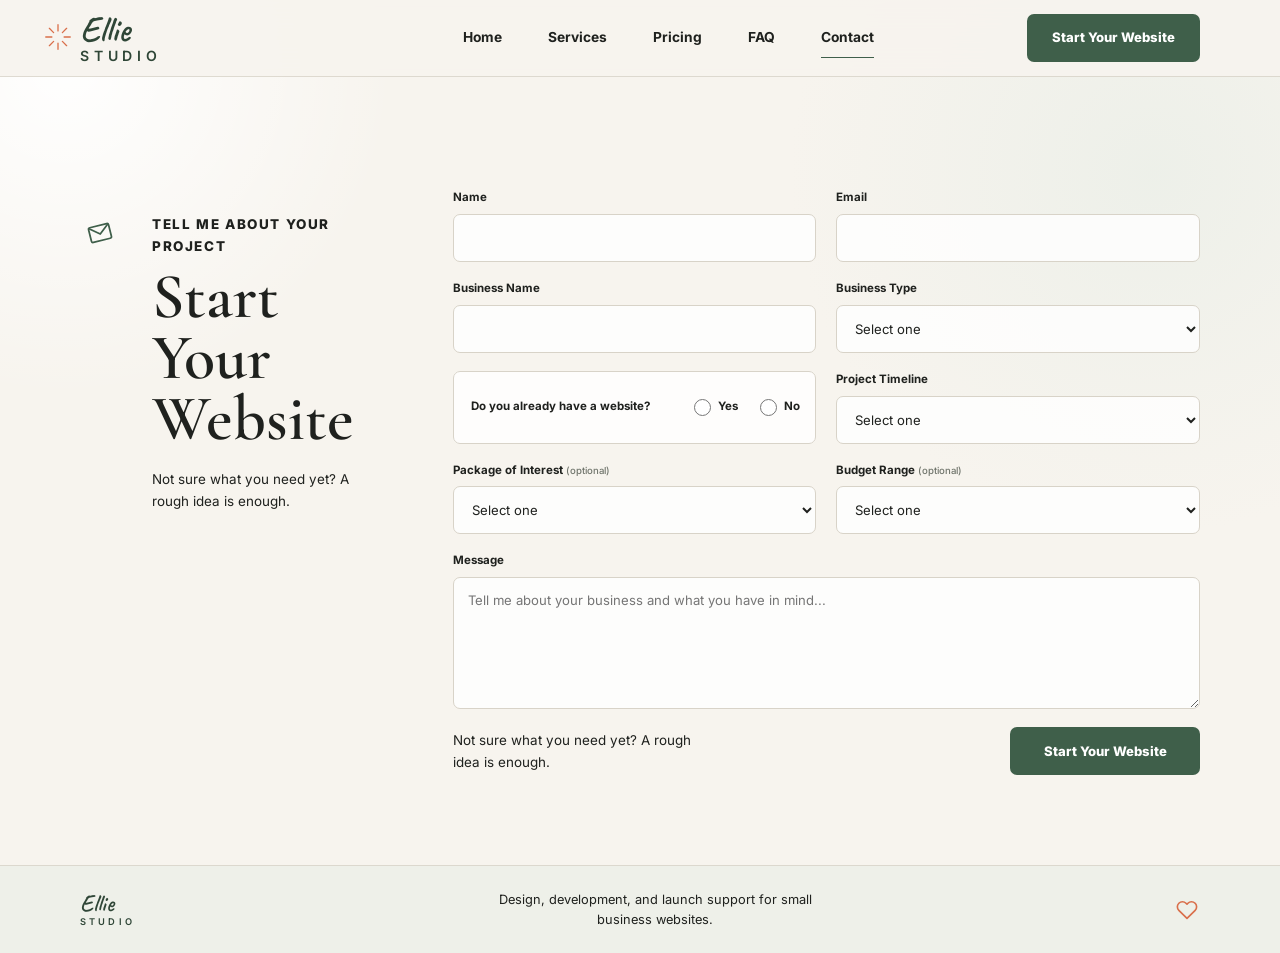
==== contact.html @ b536f97d "Split homepage into dedicated pages" ====
<!DOCTYPE html>
<html lang="en">
<head>
  <meta charset="UTF-8">
  <meta name="viewport" content="width=device-width, initial-scale=1.0">
  <title>Start Your Small Business Website | Ellie Studio</title>
  <meta name="description" content="Tell Ellie Studio about your small business website project, timeline, preferred package, and launch needs.">
  <link rel="stylesheet" href="styles.css">
</head>
<body>
  <header class="site-header">
    <nav class="nav chrome-shell" aria-label="Primary navigation">
      <a class="logo" href="index.html" aria-label="Ellie Studio home"><span class="logo__script">Ellie</span><span class="logo__sub">STUDIO</span></a>
      <div class="nav__links" id="mobile-menu">
        <a href="index.html">Home</a>
        <a href="services.html">Services</a>
        <a href="pricing.html">Pricing</a>
        <a href="faq.html">FAQ</a>
        <a class="is-active" href="contact.html" aria-current="page">Contact</a>
      </div>
      <a class="btn btn--primary nav__cta is-active" href="contact.html">Start Your Website</a>
      <button class="nav-toggle" type="button" aria-expanded="false" aria-controls="mobile-menu" aria-label="Open menu"><span></span><span></span><span></span></button>
    </nav>
  </header>

  <main class="subpage contact-page">
    <section class="contact">
      <div class="page-shell contact__grid">
        <div class="contact__copy">
          <img class="envelope" src="assets/icons/envelope.svg" alt="" aria-hidden="true">
          <div><p class="mini-label">Tell Me About Your Project</p><h1>Start Your Website</h1><p>Not sure what you need yet? A rough idea is enough.</p></div>
        </div>
        <form class="contact-form" action="https://formspree.io/f/REPLACE_ME" method="POST">
          <label><span>Name</span><input type="text" name="name" autocomplete="name" required></label>
          <label><span>Email</span><input type="email" name="email" autocomplete="email" required></label>
          <label><span>Business Name</span><input type="text" name="business-name" autocomplete="organization"></label>
          <label><span>Business Type</span><select name="business-type" required><option value="">Select one</option><option>Service Business</option><option>Creative Business</option><option>Beauty / Wellness</option><option>Architecture / Design</option><option>Consulting</option><option>Other Small Business</option></select></label>
          <fieldset class="website-status"><legend>Do you already have a website?</legend><label><input type="radio" name="existing-website" value="Yes" required><span>Yes</span></label><label><input type="radio" name="existing-website" value="No"><span>No</span></label></fieldset>
          <label><span>Project Timeline</span><select name="timeline" required><option value="">Select one</option><option>As soon as possible</option><option>Within 1 month</option><option>Within 2&ndash;3 months</option><option>In 3+ months</option><option>I&rsquo;m not sure yet</option></select></label>
          <label><span>Package of Interest <small>(optional)</small></span><select name="package"><option value="">Select one</option><option>Simple Start &mdash; from $500 CAD</option><option>Small Business Website &mdash; from $1,000 CAD</option><option>Launch &amp; Setup Support &mdash; from $350 CAD</option><option>I&rsquo;m not sure yet</option></select></label>
          <label><span>Budget Range <small>(optional)</small></span><select name="budget"><option value="">Select one</option><option>Under $1,500</option><option>$1,500&ndash;$3,000</option><option>$3,000&ndash;$5,000</option><option>$5,000+</option><option>I&rsquo;m not sure yet</option></select></label>
          <label class="message-label"><span>Message</span><textarea name="message" placeholder="Tell me about your business and what you have in mind..." required></textarea></label>
          <p class="form-note">Not sure what you need yet? A rough idea is enough.</p>
          <button class="btn btn--primary form-submit" type="submit">Start Your Website</button>
        </form>
      </div>
    </section>
  </main>

  <footer class="footer"><div class="chrome-shell footer__inner"><a class="logo footer__logo" href="index.html" aria-label="Ellie Studio home"><span class="logo__script">Ellie</span><span class="logo__sub">STUDIO</span></a><p>Design, development, and launch support for small business websites.</p><img class="footer__heart" src="assets/icons/heart.svg" alt="" aria-hidden="true"></div></footer>
  <script src="script.js"></script>
</body>
</html>
---- styles.css ----
@import url('https://fonts.googleapis.com/css2?family=Cormorant+Garamond:wght@500;600;700&family=Inter:wght@400;500;600;700&family=Caveat:wght@500;600&display=swap');

:root {
  --color-bg: #F7F4EE;
  --color-surface: #FFFFFF;
  --color-surface-soft: #E9EEE7;
  --color-text: #1F211E;
  --color-muted: #6F746B;
  --color-primary: #3F5F4A;
  --color-primary-dark: #2F4637;
  --color-accent: #D96F4B;
  --color-accent-soft: #F3C9B8;
  --color-line: #D8D3C8;
  --color-card: #FBFAF6;

  /* Compatibility aliases for the existing illustration and component styles. */
  --color-bg-soft: var(--color-surface-soft);
  --color-bg-warm: var(--color-surface-soft);
  --color-sand: var(--color-line);
  --color-clay: var(--color-accent);
  --color-clay-dark: var(--color-accent);
  --color-olive: var(--color-primary);
  --color-olive-dark: var(--color-primary-dark);
  --color-charcoal: var(--color-text);
  --color-border: var(--color-line);
  --color-white: var(--color-surface);
  --font-heading: "Cormorant Garamond", Georgia, serif;
  --font-body: "Inter", Arial, sans-serif;
  --font-hand: "Caveat", cursive;
  --shell: 1300px;
  --shadow-soft: 0 18px 50px rgba(47, 70, 55, 0.12);
}

* {
  box-sizing: border-box;
}

html {
  scroll-behavior: smooth;
  scroll-padding-top: 96px;
}

body {
  margin: 0;
  overflow-x: hidden;
  background:
    radial-gradient(circle at 5% 7%, rgba(255, 255, 255, 0.96), transparent 22%),
    radial-gradient(circle at 90% 18%, rgba(233, 238, 231, 0.7), transparent 26%),
    var(--color-bg);
  color: var(--color-charcoal);
  font-family: var(--font-body);
  font-size: 15px;
  line-height: 1.55;
}

img {
  display: block;
  max-width: 100%;
}

a {
  color: inherit;
  text-decoration: none;
}

button,
input,
textarea,
select {
  font: inherit;
}

.page-shell {
  width: min(var(--shell), calc(100% - 68px));
  margin: 0 auto;
}

.site-header {
  position: sticky;
  top: 0;
  z-index: 50;
  background: rgba(247, 244, 238, 0.92);
  backdrop-filter: blur(16px);
}

.nav {
  min-height: 76px;
  display: grid;
  grid-template-columns: 230px 1fr auto;
  align-items: center;
  gap: 34px;
}

.logo {
  position: relative;
  display: inline-grid;
  width: fit-content;
  color: var(--color-primary-dark);
  line-height: 0.9;
}

.logo::before {
  content: "";
  position: absolute;
  left: -34px;
  top: 14px;
  width: 20px;
  height: 24px;
  background:
    linear-gradient(var(--color-clay), var(--color-clay)) 9px 0 / 1px 9px no-repeat,
    linear-gradient(var(--color-clay), var(--color-clay)) 9px 15px / 1px 9px no-repeat,
    linear-gradient(90deg, var(--color-clay), var(--color-clay)) 0 12px / 8px 1px no-repeat,
    linear-gradient(90deg, var(--color-clay), var(--color-clay)) 12px 12px / 8px 1px no-repeat;
  transform: rotate(24deg);
}

.logo__script {
  font-family: var(--font-hand);
  font-size: 2.25rem;
  font-weight: 600;
}

.logo__sub {
  margin-top: 4px;
  font-size: 0.88rem;
  font-weight: 600;
  letter-spacing: 0.34em;
}

.nav__links {
  display: flex;
  justify-content: center;
  gap: 46px;
  font-size: 0.86rem;
  font-weight: 700;
}

.nav__links a {
  padding: 8px 0;
}

.btn {
  display: inline-flex;
  min-height: 42px;
  align-items: center;
  justify-content: center;
  gap: 8px;
  border: 1px solid transparent;
  border-radius: 5px;
  padding: 0 20px;
  font-size: 0.84rem;
  font-weight: 800;
  white-space: nowrap;
  cursor: pointer;
  transition: transform 0.18s ease, background 0.18s ease, border-color 0.18s ease;
}

.btn:hover {
  transform: translateY(-1px);
}

.btn--primary {
  background: var(--color-olive);
  color: var(--color-white);
}

.btn--primary:hover {
  background: var(--color-olive-dark);
}

.btn--secondary {
  background: var(--color-white);
  color: var(--color-charcoal);
  border-color: var(--color-olive);
}

.btn--light {
  background: var(--color-white);
  color: var(--color-clay-dark);
}

.nav-toggle {
  display: none;
  width: 42px;
  height: 42px;
  align-items: center;
  justify-content: center;
  flex-direction: column;
  gap: 5px;
  border: 1px solid var(--color-border);
  border-radius: 7px;
  background: var(--color-white);
}

.nav-toggle span {
  width: 18px;
  height: 2px;
  background: var(--color-olive-dark);
}

.hero {
  padding: 45px 0 28px;
}

#home,
#services,
#about,
#contact {
  scroll-margin-top: 96px;
}

.hero__grid {
  display: grid;
  grid-template-columns: 0.82fr 1.18fr;
  gap: 38px;
  align-items: center;
}

.hero__content {
  padding-left: 30px;
}

.hero h1 {
  margin: 0;
  font-family: var(--font-heading);
  font-size: clamp(4.15rem, 5.75vw, 5.85rem);
  font-weight: 600;
  line-height: 0.86;
  letter-spacing: -0.02em;
}

.hero h1 span {
  display: block;
}

.text-clay {
  color: var(--color-clay);
}

.hero__content > p:not(.care-note) {
  max-width: 440px;
  margin: 27px 0 0;
  color: var(--color-charcoal);
  font-size: 0.98rem;
  line-height: 1.75;
}

.hero__actions {
  display: flex;
  gap: 14px;
  margin-top: 28px;
}

.care-note {
  display: flex;
  gap: 12px;
  align-items: center;
  margin: 31px 0 0;
  color: var(--color-muted);
  font-size: 0.78rem;
}

.care-note span,
.hero-heart,
.footer__heart,
.about-panel h2 span {
  color: var(--color-clay);
}

.hero-collage {
  position: relative;
  min-height: 530px;
}

.shape,
.grid-paper,
.mark {
  position: absolute;
  pointer-events: none;
}

.shape--olive {
  top: 26px;
  left: 110px;
  width: 305px;
  height: 320px;
  background: var(--color-olive);
  border-radius: 54% 46% 44% 56% / 52% 44% 56% 48%;
  opacity: 0.75;
}

.shape--paper {
  right: 85px;
  top: 94px;
  width: 275px;
  height: 330px;
  background: rgba(255, 255, 255, 0.82);
  border-radius: 52% 48% 50% 50% / 42% 55% 45% 58%;
  box-shadow: inset 0 0 0 1px rgba(216, 211, 200, 0.55);
}

.shape--sand {
  left: 78px;
  bottom: 38px;
  width: 385px;
  height: 288px;
  background: rgba(233, 238, 231, 0.82);
  border-radius: 44% 56% 50% 50% / 58% 42% 58% 42%;
}

.grid-paper {
  right: 34px;
  top: 118px;
  width: 255px;
  height: 280px;
  border-radius: 52% 48% 48% 52%;
  opacity: 0.27;
  background-image:
    linear-gradient(var(--color-border) 1px, transparent 1px),
    linear-gradient(90deg, var(--color-border) 1px, transparent 1px);
  background-size: 22px 22px;
}

.browser {
  position: absolute;
  z-index: 4;
  overflow: hidden;
  padding: 11px 11px 12px;
  background: var(--color-white);
  border: 1px solid rgba(216, 211, 200, 0.95);
  border-radius: 12px;
  box-shadow: 0 19px 45px rgba(47, 70, 55, 0.13);
}

.browser--architecture {
  top: 34px;
  right: 42px;
  width: clamp(315px, 35vw, 505px);
  transform: rotate(-3.2deg);
}

.browser--beauty {
  left: 70px;
  bottom: 56px;
  width: clamp(330px, 37vw, 535px);
  transform: rotate(6deg);
}

.browser__bar {
  height: 17px;
  display: flex;
  align-items: center;
  gap: 5px;
  padding-left: 4px;
}

.browser__bar span {
  width: 6px;
  height: 6px;
  border-radius: 50%;
  background: var(--color-sand);
}

.browser__bar span:first-child {
  background: var(--color-clay);
}

.browser__bar span:nth-child(2) {
  background: var(--color-accent-soft);
}

.browser__bar span:nth-child(3) {
  background: var(--color-olive);
}

.browser img {
  width: 100%;
  aspect-ratio: 16 / 9;
  object-fit: cover;
  object-position: top center;
  border-radius: 7px;
}

.project-label {
  position: absolute;
  z-index: 8;
  padding: 8px 13px;
  border: 1px solid var(--color-clay);
  border-radius: 6px;
  background: var(--color-bg);
  color: var(--color-clay-dark);
  font-size: 0.66rem;
  font-weight: 800;
  letter-spacing: 0.05em;
  text-transform: uppercase;
}

.project-label--architecture {
  top: 96px;
  right: 0;
}

.project-label--beauty {
  right: 43px;
  bottom: 76px;
}

.launch-badge {
  position: absolute;
  z-index: 8;
  right: 24px;
  top: 260px;
  width: 118px;
  height: 118px;
  display: grid;
  place-items: center;
  border: 1px solid var(--color-muted);
  border-radius: 50%;
  background: rgba(255, 255, 255, 0.92);
  color: var(--color-charcoal);
  text-align: center;
  font-size: 0.63rem;
  font-weight: 800;
  line-height: 1.38;
  letter-spacing: 0.1em;
  text-transform: uppercase;
}

.hero-heart {
  position: absolute;
  right: 2px;
  bottom: 117px;
  font-size: 2rem;
}

.mark--hero-left {
  z-index: 7;
  left: 82px;
  top: 84px;
  width: 42px;
  height: 42px;
  background:
    linear-gradient(var(--color-olive-dark), var(--color-olive-dark)) 19px 0 / 2px 17px no-repeat,
    linear-gradient(90deg, var(--color-olive-dark), var(--color-olive-dark)) 0 24px / 18px 2px no-repeat,
    linear-gradient(45deg, transparent 48%, var(--color-olive-dark) 50%, transparent 54%) 7px 5px / 22px 22px no-repeat;
  transform: rotate(-22deg);
}

.mark--hero-right {
  right: 4px;
  top: 28px;
  width: 48px;
  height: 44px;
  background:
    linear-gradient(var(--color-clay), var(--color-clay)) 23px 0 / 1px 16px no-repeat,
    linear-gradient(var(--color-clay), var(--color-clay)) 23px 27px / 1px 16px no-repeat,
    linear-gradient(90deg, var(--color-clay), var(--color-clay)) 0 21px / 17px 1px no-repeat,
    linear-gradient(90deg, var(--color-clay), var(--color-clay)) 30px 21px / 17px 1px no-repeat;
  transform: rotate(18deg);
}

.intro-strip {
  padding: 22px 0 40px;
}

.intro-strip__brush {
  position: relative;
  display: grid;
  grid-template-columns: 1.22fr repeat(3, 1fr);
  align-items: center;
  gap: 0;
  min-height: 160px;
  padding: 33px 64px 34px;
  background: rgba(233, 238, 231, 0.86);
  border-radius: 38% 62% 55% 45% / 14% 18% 16% 20%;
}

.intro-strip__brush::before,
.intro-strip__brush::after {
  content: "";
  position: absolute;
  z-index: -1;
  left: 8px;
  right: 8px;
  height: 36px;
  background: rgba(233, 238, 231, 0.76);
  filter: blur(1px);
}

.intro-strip__brush::before {
  top: -7px;
  border-radius: 70% 45% 65% 38% / 45% 70% 30% 60%;
}

.intro-strip__brush::after {
  bottom: -8px;
  border-radius: 45% 70% 38% 65% / 60% 30% 70% 45%;
}

.intro-strip__text {
  padding: 0 52px 0 4px;
}

.intro-strip__text p {
  margin: 0;
  color: var(--color-charcoal);
  font-size: 1rem;
  font-weight: 500;
  line-height: 1.72;
}

.intro-strip__text span {
  display: block;
  width: 65px;
  height: 18px;
  margin-top: 18px;
  border-top: 2px solid var(--color-clay);
  border-radius: 50%;
  transform: rotate(-7deg);
}

.intro-feature {
  min-height: 112px;
  padding: 0 35px;
  text-align: center;
  border-left: 1px solid rgba(216, 211, 200, 0.9);
}

.round-icon {
  display: inline-grid;
  width: 43px;
  height: 43px;
  place-items: center;
  margin-bottom: 10px;
  border: 1px solid var(--color-border);
  border-radius: 50%;
  background: var(--color-white);
  color: var(--color-olive-dark);
  font-size: 1.24rem;
}

.intro-feature h2 {
  margin: 0 0 7px;
  font-family: var(--font-heading);
  font-size: 1.55rem;
  font-weight: 600;
  line-height: 1;
}

.intro-feature p {
  max-width: 175px;
  margin: 0 auto;
  color: var(--color-charcoal);
  font-size: 0.78rem;
  line-height: 1.55;
}

.work {
  padding: 42px 0 6px;
}

.section-label,
.mini-label {
  margin: 0;
  color: var(--color-charcoal);
  font-size: 0.76rem;
  font-weight: 800;
  letter-spacing: 0.12em;
  text-transform: uppercase;
}

.section-label {
  position: relative;
  display: inline-block;
  margin-left: 34px;
}

.section-label::before {
  content: "";
  position: absolute;
  left: -34px;
  top: -7px;
  width: 23px;
  height: 26px;
  background:
    linear-gradient(var(--color-clay), var(--color-clay)) 11px 0 / 1px 10px no-repeat,
    linear-gradient(var(--color-clay), var(--color-clay)) 11px 17px / 1px 10px no-repeat,
    linear-gradient(90deg, var(--color-clay), var(--color-clay)) 0 13px / 9px 1px no-repeat,
    linear-gradient(90deg, var(--color-clay), var(--color-clay)) 14px 13px / 9px 1px no-repeat;
  transform: rotate(-26deg);
}

.section-label::after {
  content: "";
  position: absolute;
  left: 0;
  bottom: -8px;
  width: 93px;
  height: 2px;
  background: var(--color-clay);
}

.project {
  position: relative;
  display: grid;
  align-items: center;
  gap: 70px;
}

.project--one {
  grid-template-columns: 1.2fr 0.8fr;
  margin-top: 38px;
}

.project--two {
  grid-template-columns: 0.78fr 1.22fr;
  margin-top: 48px;
}

.project--two::before,
.project--one::after {
  content: "";
  position: absolute;
  z-index: -1;
  width: 150px;
  height: 190px;
  background: rgba(217, 111, 75, 0.14);
  border-radius: 45% 55% 48% 52% / 62% 45% 55% 38%;
}

.project--one::after {
  right: 34px;
  top: 60px;
  background:
    linear-gradient(140deg, transparent 46%, rgba(217, 111, 75, 0.48) 47%, transparent 48%) center / 48px 64px no-repeat,
    rgba(233, 238, 231, 0.72);
}

.project--two::before {
  left: 420px;
  bottom: 48px;
}

.device-scene {
  position: relative;
  min-height: 330px;
}

.device-scene--econset {
  padding-left: 2px;
}

.device-scene--sepid {
  min-height: 350px;
}

.laptop {
  position: absolute;
  left: 0;
  bottom: 26px;
  width: clamp(380px, 44vw, 620px);
  padding: 9px 9px 18px;
  background: #0f0f0f;
  border-radius: 12px 12px 6px 6px;
  box-shadow: 0 18px 40px rgba(31, 30, 27, 0.16);
}

.project--two .laptop {
  right: 54px;
  left: auto;
  width: clamp(405px, 48vw, 665px);
  bottom: 20px;
}

.laptop::after {
  content: "";
  position: absolute;
  left: -11%;
  right: -11%;
  bottom: -13px;
  height: 15px;
  border-radius: 0 0 35px 35px;
  background: linear-gradient(#2a2a2a, #101010);
}

.laptop img {
  width: 100%;
  aspect-ratio: 16 / 10;
  object-fit: cover;
  object-position: top center;
  border-radius: 4px;
}

.work-page .laptop img {
  background: var(--color-white);
  object-fit: contain;
}

.phone {
  position: absolute;
  z-index: 5;
  width: 102px;
  height: 216px;
  overflow: hidden;
  border: 7px solid #0f0f0f;
  border-radius: 24px;
  background: #0f0f0f;
  box-shadow: 0 16px 34px rgba(31, 30, 27, 0.16);
}

.phone::before {
  content: "";
  position: absolute;
  z-index: 2;
  top: 5px;
  left: 50%;
  width: 34px;
  height: 7px;
  border-radius: 99px;
  background: #0f0f0f;
  transform: translateX(-50%);
}

.phone img {
  width: 100%;
  height: 100%;
  object-fit: cover;
  object-position: top center;
  border-radius: 14px;
}

.phone--econset {
  right: clamp(42px, 6vw, 88px);
  bottom: 10px;
}

.phone--sepid {
  right: 0;
  bottom: 10px;
}

.project__copy {
  max-width: 410px;
}

.project--two .project__copy {
  padding-left: 30px;
}

.project__number {
  color: var(--color-clay);
  font-family: var(--font-hand);
  font-size: 1.24rem;
}

.project h2 {
  margin: 6px 0 15px;
  font-family: var(--font-heading);
  font-size: 2.35rem;
  font-weight: 600;
  line-height: 1;
}

.project p {
  margin: 0;
  color: var(--color-charcoal);
  font-size: 0.9rem;
  line-height: 1.68;
}

.tags {
  display: flex;
  flex-wrap: wrap;
  gap: 13px;
  margin: 24px 0 26px;
}

.tags span {
  padding: 7px 11px;
  border-radius: 5px;
  background: var(--color-bg-soft);
  color: var(--color-charcoal);
  font-size: 0.72rem;
  font-weight: 600;
}

.text-link {
  display: inline-flex;
  align-items: center;
  gap: 15px;
  padding-bottom: 6px;
  border-bottom: 1px solid var(--color-clay);
  color: var(--color-charcoal);
  font-size: 0.84rem;
  font-weight: 800;
}

.services {
  padding: 28px 0 29px;
  border-top: 1px solid rgba(216, 211, 200, 0.82);
  border-bottom: 1px solid rgba(216, 211, 200, 0.82);
}

.services-process {
  padding-bottom: 48px;
}

.section-title {
  position: relative;
  margin: 0;
  text-align: center;
  font-family: var(--font-heading);
  font-size: 2.15rem;
  font-weight: 600;
  line-height: 1;
}

.section-title::after {
  content: "";
  display: block;
  width: 38px;
  height: 2px;
  margin: 13px auto 0;
  background: var(--color-clay);
}

.services__row {
  display: grid;
  grid-template-columns: repeat(9, 1fr);
  margin-top: 32px;
}

.process-title {
  margin-top: 56px;
}

.services__row article {
  min-height: 87px;
  display: grid;
  place-items: center;
  align-content: center;
  gap: 9px;
  padding: 0 10px;
  text-align: center;
  border-left: 1px solid var(--color-border);
}

.services__row article:last-child {
  border-right: 1px solid var(--color-border);
}

.services__row span {
  color: var(--color-olive-dark);
  font-size: 1.55rem;
  line-height: 1;
}

.services__row img {
  width: 27px;
  height: 27px;
}

.services__row strong {
  color: var(--color-charcoal);
  font-size: 0.76rem;
  line-height: 1.16;
}

.process {
  padding: 27px 0 36px;
}

.process__row {
  display: grid;
  grid-template-columns: repeat(4, 1fr);
  gap: 54px;
  margin-top: 34px;
}

.process-step {
  position: relative;
  display: grid;
  grid-template-columns: 78px 1fr;
  gap: 16px;
  align-items: start;
}

.process-step:not(:last-child)::after {
  content: "→";
  position: absolute;
  top: 36px;
  right: -31px;
  color: var(--color-charcoal);
  font-size: 1.25rem;
}

.process-icon {
  display: grid;
  width: 70px;
  height: 70px;
  place-items: center;
  border-radius: 46% 54% 50% 50% / 58% 42% 58% 42%;
  background: var(--color-bg-warm);
  color: var(--color-olive-dark);
  font-size: 1.5rem;
}

.process-step__num {
  display: block;
  margin-bottom: 4px;
  color: var(--color-clay);
  font-family: var(--font-heading);
  font-size: 2.35rem;
  line-height: 0.9;
}

.process-step h3 {
  margin: 0 0 8px;
  font-family: var(--font-heading);
  font-size: 1.45rem;
  font-weight: 600;
  line-height: 1;
}

.process-step p {
  margin: 0;
  color: var(--color-charcoal);
  font-size: 0.76rem;
  line-height: 1.5;
}

.about {
  padding: 8px 0 0;
}

.about-panel {
  position: relative;
  display: grid;
  grid-template-columns: 0.72fr 1fr 0.7fr;
  gap: 45px;
  align-items: center;
  min-height: 245px;
  padding: 26px 48px;
  background: rgba(233, 238, 231, 0.86);
  border-radius: 45px 56px 42px 60px;
}

.about-panel::before {
  content: "";
  position: absolute;
  left: 22px;
  right: 22px;
  top: -5px;
  bottom: -5px;
  z-index: -1;
  border-radius: 55px 45px 60px 42px;
  background: rgba(233, 238, 231, 0.64);
}

.about-panel__image {
  position: relative;
  overflow: hidden;
  height: 190px;
  border-radius: 48% 52% 44% 56% / 28% 40% 60% 72%;
}

.about-panel__image::before {
  content: "";
  position: absolute;
  inset: 8px auto 10px -18px;
  z-index: 2;
  width: 78px;
  border-left: 2px dashed rgba(217, 111, 75, 0.45);
  border-radius: 50%;
  transform: rotate(-12deg);
}

.about-panel__image img {
  width: 100%;
  height: 100%;
  object-fit: cover;
  object-position: center 28%;
}

.about-panel h2 {
  margin: 6px 0 12px;
  font-family: var(--font-heading);
  font-size: 2.65rem;
  font-weight: 600;
  line-height: 1;
}

.about-panel__copy > p:not(.mini-label):not(.handwritten) {
  margin: 0;
  color: var(--color-charcoal);
  font-size: 0.86rem;
  line-height: 1.6;
}

.handwritten {
  display: inline-block;
  margin: 18px 0 0;
  color: var(--color-charcoal);
  font-family: var(--font-hand);
  font-size: 1.35rem;
  line-height: 1;
  border-bottom: 2px solid var(--color-clay);
  transform: rotate(-1deg);
}

.about-panel__pills {
  display: grid;
  gap: 12px;
}

.about-panel__pills span {
  display: flex;
  align-items: center;
  gap: 10px;
  min-height: 35px;
  padding: 0 18px;
  border-radius: 99px;
  background: var(--color-white);
  color: var(--color-charcoal);
  font-size: 0.72rem;
  font-weight: 700;
}

.about-panel__pills span::before {
  content: "✧";
  color: var(--color-clay);
}

.cta {
  padding: 23px 0 31px;
}

.cta__brush {
  position: relative;
  display: grid;
  grid-template-columns: 1.35fr 0.8fr auto;
  align-items: center;
  gap: 36px;
  min-height: 132px;
  padding: 30px 56px 31px 70px;
  color: var(--color-white);
  background: var(--color-clay);
  border-radius: 18% 82% 12% 88% / 18% 28% 22% 16%;
}

.cta__brush::before,
.cta__brush::after {
  content: "";
  position: absolute;
  left: -5px;
  right: -5px;
  z-index: -1;
  height: 34px;
  background: var(--color-clay);
}

.cta__brush::before {
  top: -9px;
  border-radius: 55% 45% 70% 30% / 70% 20% 80% 30%;
}

.cta__brush::after {
  bottom: -9px;
  border-radius: 32% 68% 40% 60% / 50% 78% 22% 50%;
}

.cta__brush h2 {
  margin: 0;
  color: var(--color-white);
  font-family: var(--font-heading);
  font-size: 3.25rem;
  font-weight: 600;
  line-height: 0.95;
}

.cta__brush p {
  margin: 0;
  color: var(--color-white);
  font-size: 0.86rem;
  line-height: 1.6;
}

.contact {
  padding: 25px 0 26px;
}

.contact__grid {
  display: grid;
  grid-template-columns: 0.72fr 1.28fr;
  gap: 58px;
  align-items: start;
}

.contact__copy {
  display: grid;
  grid-template-columns: 54px 1fr;
  gap: 18px;
  padding-top: 20px;
}

.envelope {
  display: grid;
  width: 40px;
  height: 40px;
  place-items: center;
  color: var(--color-olive-dark);
  font-size: 1.42rem;
  transform: rotate(-14deg);
}

.contact h2 {
  margin: 0 0 20px;
  font-family: var(--font-heading);
  font-size: 2.35rem;
  font-weight: 600;
  line-height: 1;
}

.contact p {
  max-width: 255px;
  margin: 0;
  color: var(--color-charcoal);
  font-size: 0.84rem;
  line-height: 1.66;
}

.contact-form {
  display: grid;
  grid-template-columns: 1fr 1fr;
  gap: 12px 14px;
}

.contact-form label span {
  position: absolute;
  width: 1px;
  height: 1px;
  overflow: hidden;
  clip: rect(0 0 0 0);
}

input,
select,
textarea {
  width: 100%;
  border: 1px solid var(--color-border);
  border-radius: 3px;
  background: rgba(255, 255, 255, 0.82);
  color: var(--color-charcoal);
  padding: 12px 14px;
  font-size: 0.78rem;
  outline: none;
}

input,
select {
  height: 42px;
}

textarea {
  min-height: 72px;
  resize: vertical;
}

input:focus,
select:focus,
textarea:focus {
  border-color: var(--color-clay);
  box-shadow: 0 0 0 3px rgba(217, 111, 75, 0.13);
}

.message-label {
  grid-column: 1 / 3;
}

.form-submit {
  justify-self: end;
  align-self: end;
  min-width: 160px;
}

.footer {
  padding: 18px 0 20px;
  background: rgba(233, 238, 231, 0.58);
  border-top: 1px solid rgba(216, 211, 200, 0.82);
}

.footer__inner {
  display: grid;
  grid-template-columns: 190px 1fr auto 1.08fr 24px;
  align-items: center;
  gap: 34px;
  color: var(--color-charcoal);
  font-size: 0.8rem;
}

.footer__logo::before {
  display: none;
}

.footer .logo__script {
  font-size: 1.5rem;
}

.footer .logo__sub {
  font-size: 0.58rem;
}

.footer__email::before {
  content: "✉";
  margin-right: 12px;
}

.footer__socials {
  display: flex;
  gap: 13px;
}

.footer__socials a {
  display: grid;
  width: 29px;
  height: 29px;
  place-items: center;
  border-radius: 50%;
  background: var(--color-charcoal);
  color: var(--color-white);
  font-size: 0.74rem;
  font-weight: 800;
}

.footer p {
  max-width: 335px;
  margin: 0;
  color: var(--color-charcoal);
  justify-self: end;
}

.footer__heart {
  color: var(--color-clay);
  font-size: 1.35rem;
}

@media (max-width: 820px) {
  .page-shell {
    width: min(100% - 44px, var(--shell));
  }

  .nav {
    grid-template-columns: 190px 1fr auto;
  }

  .nav__links {
    gap: 28px;
  }

  .hero__grid,
  .project,
  .project--one,
  .project--two,
  .about-panel,
  .contact__grid,
  .cta__brush {
    grid-template-columns: 1fr;
  }

  .hero__content {
    padding-left: 0;
  }

  .hero-collage {
    max-width: 760px;
    margin: 0 auto;
  }

  .project {
    gap: 18px;
  }

  .project--two .project__copy {
    order: 2;
    padding-left: 0;
  }

  .device-scene {
    width: min(100%, 760px);
    margin: 0 auto;
  }

  .project__copy {
    max-width: 620px;
  }

  .project--two .laptop,
  .laptop {
    left: 0;
    right: auto;
    width: min(78vw, 620px);
  }

  .phone--econset,
  .phone--sepid {
    right: 8%;
  }

  .intro-strip__brush {
    grid-template-columns: 1fr;
    padding: 34px;
    border-radius: 34px;
  }

  .intro-strip__text {
    padding: 0 0 24px;
  }

  .intro-feature {
    border-left: 0;
    border-top: 1px solid var(--color-border);
    padding: 24px 0 0;
  }

  .services__row {
    grid-template-columns: repeat(3, 1fr);
  }

  .services__row article {
    border-bottom: 1px solid var(--color-border);
  }

  .process__row {
    grid-template-columns: repeat(2, 1fr);
  }

  .process-step:not(:last-child)::after {
    display: none;
  }
}

@media (max-width: 760px) {
  .page-shell {
    width: min(100% - 28px, var(--shell));
  }

  .nav {
    min-height: 70px;
    grid-template-columns: auto 1fr auto;
    gap: 12px;
  }

  .logo::before,
  .nav__cta {
    display: none;
  }

  .logo__script {
    font-size: 1.72rem;
  }

  .logo__sub {
    font-size: 0.62rem;
  }

  .nav-toggle {
    display: inline-flex;
    justify-self: end;
  }

  .nav__links {
    position: absolute;
    left: 14px;
    right: 14px;
    top: 70px;
    display: grid;
    max-height: 0;
    overflow: hidden;
    gap: 0;
    border: 0 solid var(--color-border);
    border-radius: 12px;
    background: var(--color-white);
    box-shadow: var(--shadow-soft);
    transition: max-height 0.24s ease, border-width 0.24s ease;
  }

  .nav__links.is-open {
    max-height: 330px;
    border-width: 1px;
  }

  .nav__links a {
    padding: 14px 18px;
    border-bottom: 1px solid var(--color-border);
  }

  .hero {
    padding-top: 36px;
  }

  .hero h1 {
    font-size: clamp(3.2rem, 15vw, 4.4rem);
  }

  .hero__actions {
    flex-direction: column;
  }

  .btn {
    width: 100%;
  }

  .hero-collage {
    min-height: 475px;
    display: flex;
    flex-direction: column;
    align-items: flex-end;
    padding-top: 26px;
    margin-top: 18px;
  }

  .shape--olive {
    left: 28px;
    width: 220px;
    height: 235px;
  }

  .shape--sand {
    left: 20px;
    width: 260px;
    height: 220px;
  }

  .browser--architecture {
    position: relative;
    inset: auto;
    width: 84%;
    z-index: 20;
    transform: rotate(-2deg);
  }

  .browser--beauty {
    position: relative;
    inset: auto;
    align-self: flex-start;
    width: 88%;
    margin-top: -12px;
    z-index: 21;
    transform: rotate(4deg);
  }

  .launch-badge {
    right: 10px;
    top: 245px;
    z-index: 24;
    width: 86px;
    height: 86px;
    font-size: 0.5rem;
  }

  .project-label {
    font-size: 0.52rem;
  }

  .project-label--architecture {
    top: 86px;
    right: 4px;
    z-index: 25;
  }

  .project-label--beauty {
    right: 13px;
    bottom: 104px;
    z-index: 25;
  }

  .device-scene {
    min-height: 260px;
  }

  .project--two .laptop,
  .laptop {
    width: 86%;
  }

  .phone {
    width: 76px;
    height: 162px;
    border-width: 5px;
  }

  .phone--econset,
  .phone--sepid {
    right: 0;
  }

  .services__row,
  .process__row,
  .contact-form,
  .footer__inner {
    grid-template-columns: 1fr;
  }

  .process-step {
    grid-template-columns: 64px 1fr;
  }

  .process-icon {
    width: 56px;
    height: 56px;
  }

  .about-panel {
    padding: 26px 22px;
    gap: 24px;
  }

  .about-panel__image {
    height: 260px;
  }

  .cta__brush {
    padding: 30px 24px;
    gap: 20px;
  }

  .cta__brush h2 {
    font-size: 2.5rem;
  }

  .contact__copy {
    grid-template-columns: 1fr;
  }

  .message-label {
    grid-column: 1;
  }

  .form-spacer {
    display: none;
  }

  .footer__inner {
    justify-items: start;
    gap: 16px;
  }

  .footer p {
    justify-self: start;
  }
}

/* Editable asset and multi-page refinements */
.chrome-shell {
  width: min(1180px, calc(100% - 120px));
  margin-inline: auto;
}

.logo::before {
  left: -36px;
  top: 10px;
  width: 28px;
  height: 28px;
  background: url("assets/icons/spark.svg") center / contain no-repeat;
  transform: none;
}

.nav__links a {
  position: relative;
}

.nav__links a::after {
  content: "";
  position: absolute;
  left: 0;
  right: 0;
  bottom: 2px;
  height: 1px;
  background: var(--color-clay);
  transform: scaleX(0);
  transform-origin: center;
  transition: transform 180ms ease;
}

.nav__links a:hover::after,
.nav__links a.is-active::after {
  background: var(--color-primary);
  transform: scaleX(1);
}

.btn {
  text-align: center;
}

.care-note img {
  width: 16px;
  height: 16px;
}

.decor {
  position: absolute;
  pointer-events: none;
}

.decor--olive {
  top: 26px;
  left: 110px;
  width: 305px;
}

.decor--paper {
  right: 85px;
  top: 94px;
  width: 275px;
}

.decor--sand {
  left: 78px;
  bottom: 38px;
  width: 385px;
}

.decor--grid {
  right: 34px;
  top: 118px;
  width: 255px;
  opacity: 0.45;
}

.decor--spark-left {
  z-index: 12;
  left: 76px;
  top: 78px;
  width: 34px;
  transform: rotate(-20deg);
}

.decor--spark-right {
  z-index: 12;
  right: 0;
  top: 24px;
  width: 38px;
  transform: rotate(18deg);
}

.collage-cards {
  position: absolute;
  inset: 0;
  z-index: 5;
}

.collage-card {
  position: absolute;
  top: 34px;
  right: 42px;
  overflow: visible;
  width: clamp(315px, 35vw, 505px);
  padding: 11px 11px 12px;
  background: var(--color-white);
  border: 1px solid rgba(216, 211, 200, 0.95);
  border-radius: 12px;
  box-shadow: 0 19px 45px rgba(47, 70, 55, 0.13);
  opacity: 0;
  pointer-events: auto;
  cursor: pointer;
  transition:
    opacity 450ms ease,
    transform 750ms cubic-bezier(.22, .8, .3, 1),
    box-shadow 250ms ease;
}

.collage-card.is-back {
  z-index: 5;
  opacity: 1;
  transform: rotate(-3.2deg);
}

.collage-card.is-front {
  z-index: 7;
  opacity: 1;
  transform: translate(-44px, 155px) rotate(6deg) scale(1.06);
}

.collage-card.is-hidden {
  z-index: 3;
  opacity: 0;
  transform: translate(-10px, 115px) rotate(9deg) scale(.94);
}

.collage-card:hover,
.collage-card:focus-visible {
  box-shadow: 0 24px 58px rgba(47, 70, 55, 0.2);
}

.collage-card:focus-visible {
  outline: 3px solid var(--color-clay);
  outline-offset: 5px;
}

.collage-card__bar {
  height: 17px;
  display: flex;
  align-items: center;
  gap: 5px;
  padding-left: 4px;
}

.collage-card__bar span {
  width: 6px;
  height: 6px;
  border-radius: 50%;
  background: var(--color-sand);
}

.collage-card__bar span:first-child {
  background: var(--color-clay);
}

.collage-card__bar span:nth-child(2) {
  background: var(--color-accent-soft);
}

.collage-card__bar span:nth-child(3) {
  background: var(--color-olive);
}

.collage-card > img {
  width: 100%;
  aspect-ratio: 16 / 9;
  object-fit: cover;
  object-position: top center;
  border-radius: 7px;
}

.collage-card__tag {
  position: absolute;
  right: -18px;
  top: 46px;
  padding: 8px 13px;
  border: 1px solid var(--color-clay);
  border-radius: 6px;
  background: var(--color-bg);
  color: var(--color-clay-dark);
  font-size: 0.66rem;
  font-weight: 800;
  letter-spacing: 0.05em;
  text-transform: uppercase;
  white-space: nowrap;
}

.reveal-ready .scroll-reveal {
  opacity: 0;
  transform: translateY(28px);
  transition:
    opacity 700ms ease var(--reveal-delay, 0ms),
    transform 700ms cubic-bezier(.2, .75, .25, 1) var(--reveal-delay, 0ms);
}

.reveal-ready .scroll-reveal.is-visible {
  opacity: 1;
  transform: translateY(0);
}

.hero-heart,
.footer__heart {
  width: 22px;
  height: 22px;
}

.intro-strip__brush {
  background-color: transparent;
  background-image: url("assets/decor/intro-brush.svg");
  background-size: 100% 100%;
  background-repeat: no-repeat;
  border-radius: 0;
}

.intro-strip__brush::before,
.intro-strip__brush::after {
  display: none;
}

.clay-stroke {
  display: block;
  width: 65px;
  height: 18px;
  margin-top: 18px;
  border-top: 2px solid var(--color-clay);
  border-radius: 50%;
  transform: rotate(-7deg);
}

.round-icon img {
  width: 22px;
  height: 22px;
}

.section-label::before {
  left: -36px;
  top: -8px;
  width: 25px;
  height: 25px;
  background: url("assets/icons/spark.svg") center / contain no-repeat;
  transform: rotate(-22deg);
}

.process-step:not(:last-child)::after {
  content: "";
  width: 28px;
  height: 16px;
  background: url("assets/icons/arrow.svg") center / contain no-repeat;
  font-size: 0;
}

.process-icon img {
  width: 31px;
  height: 31px;
}

.inline-heart {
  display: inline-block;
  width: 24px;
  height: 24px;
  vertical-align: -.08em;
}

.about-panel__pills span::before {
  display: none;
}

.about-panel__pills img {
  width: 13px;
  height: 13px;
}

.cta__brush {
  background-color: transparent;
  background-image: url("assets/decor/cta-brush.svg");
  background-size: 100% 100%;
  background-repeat: no-repeat;
  border-radius: 0;
}

.cta__brush::before,
.cta__brush::after {
  display: none;
}

.envelope {
  width: 40px;
  height: 40px;
  padding: 7px;
}

.footer__inner {
  grid-template-columns: auto minmax(260px, 420px) 24px;
  justify-content: space-between;
}

.footer__inner p {
  justify-self: center;
  text-align: center;
}

.services__row article:first-child {
  border-left: 0;
}

.services__row article:last-child {
  border-right: 0;
}

.services-page {
  min-height: calc(100vh - 170px);
  padding: 78px 0 86px;
}

.work-page {
  min-height: calc(100vh - 170px);
  padding: 68px 0 82px;
}

.work-page__intro {
  text-align: center;
}

.work-page__intro h1 {
  margin: 12px 0 22px;
  font-family: var(--font-heading);
  font-size: clamp(3.8rem, 6vw, 6.3rem);
  font-weight: 600;
  line-height: .92;
}

.work-page__intro > p:last-child {
  max-width: 640px;
  margin: 0 auto;
  color: var(--color-muted);
  font-size: 1rem;
}

.work--page {
  padding-top: 125px;
}

.work--page .project--one {
  margin-top: 0;
}

.services-hero {
  text-align: center;
}

.services-hero h1 {
  margin: 12px 0 22px;
  font-family: var(--font-heading);
  font-size: clamp(3.8rem, 6vw, 6.3rem);
  font-weight: 600;
  line-height: .92;
}

.services-hero > p:last-child {
  max-width: 620px;
  margin: 0 auto;
  color: var(--color-muted);
  font-size: 1rem;
}

.services-detail {
  display: grid;
  grid-template-columns: repeat(4, 1fr);
  margin-top: 68px;
  border-top: 1px solid var(--color-border);
  border-bottom: 1px solid var(--color-border);
}

.services-detail article {
  min-height: 245px;
  padding: 35px 28px;
  border-right: 1px solid var(--color-border);
  border-bottom: 1px solid var(--color-border);
}

.services-detail article:nth-child(4n) {
  border-right: 0;
}

.services-detail article:nth-last-child(-n + 4) {
  border-bottom: 0;
}

.services-detail img {
  width: 34px;
  height: 34px;
  margin-bottom: 25px;
}

.services-detail h2 {
  margin: 0 0 12px;
  font-family: var(--font-heading);
  font-size: 1.8rem;
  font-weight: 600;
  line-height: 1;
}

.services-detail p {
  margin: 0;
  color: var(--color-muted);
  font-size: .85rem;
}

.services-cta {
  margin-top: 70px;
  padding: 44px;
  text-align: center;
  background: var(--color-bg-soft);
  border-radius: 30px;
}

.services-cta h2 {
  margin: 0 0 10px;
  font-family: var(--font-heading);
  font-size: 2.6rem;
  font-weight: 600;
}

.services-cta p {
  margin: 0 0 24px;
  color: var(--color-muted);
}

@media (max-width: 820px) {
  .chrome-shell {
    width: min(100% - 48px, 1180px);
  }

  .services-detail {
    grid-template-columns: repeat(2, 1fr);
  }

  .services-detail article:nth-child(4n) {
    border-right: 1px solid var(--color-border);
  }

  .services-detail article:nth-child(2n) {
    border-right: 0;
  }

  .services-detail article:nth-last-child(-n + 4) {
    border-bottom: 1px solid var(--color-border);
  }

  .services-detail article:nth-last-child(-n + 2) {
    border-bottom: 0;
  }
}

@media (max-width: 760px) {
  .chrome-shell {
    width: min(100% - 32px, 1180px);
  }

  .nav__links a::after {
    display: none;
  }

  .nav__links a.is-active {
    color: var(--color-clay-dark);
    text-decoration: underline;
    text-underline-offset: 5px;
  }

  .collage-cards {
    position: relative;
    inset: auto;
    width: 100%;
    height: 475px;
    display: block;
    min-height: 475px;
  }

  .hero-collage {
    display: block;
  }

  .collage-card.is-back {
    top: 24px;
    right: 0;
    width: min(318px, calc(100vw - 54px));
    opacity: 1;
    transform: rotate(-2deg);
  }

  .collage-card.is-front {
    top: 24px;
    right: 0;
    width: min(318px, calc(100vw - 54px));
    opacity: 1;
    transform: translate(-18px, 190px) rotate(4deg) scale(1.05);
  }

  .collage-card__tag {
    right: -5px;
    top: 34px;
    padding: 5px 8px;
    font-size: .48rem;
  }

  .decor--olive {
    left: 28px;
    width: 220px;
  }

  .decor--sand {
    left: 20px;
    width: 260px;
  }

  .footer__inner,
  .services-detail {
    grid-template-columns: 1fr;
  }

  .footer__inner {
    justify-items: start;
  }

  .footer__inner p {
    justify-self: start;
    text-align: left;
  }

  .services-page {
    padding-top: 48px;
  }

  .services-hero h1,
  .work-page__intro h1 {
    font-size: 3.4rem;
  }

  .work-page {
    padding-top: 48px;
  }

  .work--page {
    padding-top: 72px;
  }

  .services-detail article,
  .services-detail article:nth-child(2n),
  .services-detail article:nth-child(4n) {
    min-height: 0;
    border-right: 0;
    border-bottom: 1px solid var(--color-border);
  }

  .services-detail article:last-child {
    border-bottom: 0;
  }
}

@media (prefers-reduced-motion: reduce) {
  html {
    scroll-behavior: auto;
  }

  .collage-card,
  .reveal-ready .scroll-reveal {
    transition: none;
  }

  .reveal-ready .scroll-reveal {
    opacity: 1;
    transform: none;
  }
}

/* Homepage clarity and conversion refinements */
.hero h1 {
  max-width: 610px;
  font-size: clamp(3.65rem, 5vw, 5.15rem);
  line-height: .92;
}

.hero__content {
  min-width: 0;
}

.hero__content > p {
  max-width: 100%;
}

.hero h1 .text-clay {
  display: inline;
}

.hero__content .hero-tagline {
  max-width: 500px;
  margin-top: 24px;
  color: var(--color-clay-dark);
  font-family: var(--font-heading);
  font-size: 1.5rem;
  font-weight: 600;
  line-height: 1.18;
}

.hero__content .hero-tagline + p {
  margin-top: 16px;
}

.hero__content .hero-clarity {
  max-width: 520px;
  margin-top: 14px;
  color: var(--color-muted);
  font-size: .78rem;
  line-height: 1.6;
}

.audience {
  padding: 42px 0 52px;
  border-top: 1px solid rgba(216, 211, 200, .82);
}

.audience-panel {
  display: grid;
  grid-template-columns: .88fr 1.12fr;
  gap: 68px;
  align-items: center;
  padding: 44px 54px;
  border-radius: 42px 54px 46px 58px;
  background: rgba(233, 238, 231, .82);
}

.audience-panel h2 {
  max-width: 510px;
  margin: 8px 0 0;
  font-family: var(--font-heading);
  font-size: clamp(2.35rem, 3.3vw, 3.5rem);
  font-weight: 600;
  line-height: 1;
}

.audience-list {
  display: grid;
  grid-template-columns: 1fr 1fr;
  gap: 14px;
  margin: 0;
  padding: 0;
  list-style: none;
}

.audience-list li {
  position: relative;
  min-height: 92px;
  padding: 20px 18px 18px 48px;
  border: 1px solid rgba(216, 211, 200, .92);
  border-radius: 16px;
  background: rgba(255, 255, 255, .84);
  font-size: .82rem;
  line-height: 1.55;
}

.audience-list li::before {
  content: "";
  position: absolute;
  top: 23px;
  left: 19px;
  width: 15px;
  height: 15px;
  background: url("assets/icons/check.svg") center / contain no-repeat;
}

.services {
  padding-top: 54px;
}

.services__row {
  grid-template-columns: repeat(3, 1fr);
  gap: 16px;
  margin-top: 38px;
}

.services__row article,
.services__row article:first-child,
.services__row article:last-child {
  min-height: 205px;
  display: block;
  padding: 27px 25px;
  border: 1px solid var(--color-border);
  border-radius: 18px;
  background: rgba(251, 250, 246, .96);
  text-align: left;
}

.services__row img {
  width: 32px;
  height: 32px;
  margin-bottom: 20px;
}

.services__row h3 {
  margin: 0 0 10px;
  font-family: var(--font-heading);
  font-size: 1.45rem;
  font-weight: 600;
  line-height: 1.05;
}

.services__row p {
  margin: 0;
  color: var(--color-muted);
  font-size: .78rem;
  line-height: 1.62;
}

.process-title {
  margin-top: 70px;
}

.process-step p {
  font-size: .78rem;
}

#pricing {
  scroll-margin-top: 96px;
}

.pricing {
  padding: 76px 0 70px;
  background: rgba(233, 238, 231, .48);
  border-bottom: 1px solid rgba(216, 211, 200, .82);
}

.pricing__intro {
  max-width: 760px;
  margin: 0 auto;
  text-align: center;
}

.pricing__intro h2 {
  margin: 8px 0 18px;
  font-family: var(--font-heading);
  font-size: clamp(2.8rem, 4.5vw, 4.5rem);
  font-weight: 600;
  line-height: .96;
}

.pricing__intro > p:last-child {
  max-width: 650px;
  margin: 0 auto;
  color: var(--color-muted);
  font-size: .88rem;
  line-height: 1.7;
}

.pricing__grid {
  display: grid;
  grid-template-columns: repeat(3, 1fr);
  gap: 18px;
  margin-top: 46px;
  align-items: stretch;
}

.pricing-card {
  position: relative;
  display: flex;
  min-width: 0;
  flex-direction: column;
  padding: 30px 28px 27px;
  border: 1px solid var(--color-border);
  border-radius: 22px;
  background: rgba(251, 250, 246, .98);
  box-shadow: 0 14px 35px rgba(47, 70, 55, .07);
}

.pricing-card--featured {
  border-color: rgba(63, 95, 74, .72);
  box-shadow: 0 20px 48px rgba(47, 70, 55, .14);
  transform: translateY(-8px);
}

.pricing-card__badge {
  position: absolute;
  top: -14px;
  right: 24px;
  padding: 6px 11px;
  border-radius: 99px;
  background: var(--color-olive);
  color: var(--color-white);
  font-size: .62rem;
  font-weight: 800;
  letter-spacing: .06em;
  text-transform: uppercase;
}

.pricing-card__header {
  display: grid;
  gap: 20px;
  padding-bottom: 21px;
  border-bottom: 1px solid var(--color-border);
}

.pricing-card__eyebrow {
  margin: 0 0 6px;
  color: var(--color-clay-dark);
  font-size: .65rem;
  font-weight: 800;
  letter-spacing: .08em;
  text-transform: uppercase;
}

.pricing-card h3 {
  margin: 0;
  font-family: var(--font-heading);
  font-size: 2rem;
  font-weight: 600;
  line-height: .98;
}

.pricing-card__price {
  margin: 0;
  color: var(--color-accent);
  font-family: var(--font-heading);
  font-size: 2.8rem;
  font-weight: 600;
  line-height: .9;
}

.pricing-card__price span {
  display: block;
  margin-bottom: 8px;
  color: var(--color-muted);
  font-family: var(--font-body);
  font-size: .62rem;
  font-weight: 700;
  letter-spacing: .06em;
  text-transform: uppercase;
}

.pricing-card__price small {
  font-family: var(--font-body);
  font-size: .68rem;
  font-weight: 700;
}

.pricing-card__summary {
  min-height: 82px;
  margin: 22px 0;
  color: var(--color-charcoal);
  font-size: .82rem;
  line-height: 1.65;
}

.pricing-card h4 {
  margin: 0 0 12px;
  color: var(--color-olive-dark);
  font-size: .68rem;
  font-weight: 800;
  letter-spacing: .07em;
  text-transform: uppercase;
}

.pricing-card__details ul {
  display: grid;
  gap: 8px;
  margin: 0;
  padding: 0;
  list-style: none;
}

.pricing-card__details li {
  position: relative;
  padding-left: 23px;
  color: var(--color-muted);
  font-size: .75rem;
  line-height: 1.45;
}

.pricing-card__details li::before {
  content: "";
  position: absolute;
  top: .18em;
  left: 0;
  width: 13px;
  height: 13px;
  background: url("assets/icons/check.svg") center / contain no-repeat;
}

.pricing-card__best {
  margin-top: 24px;
  padding: 18px;
  border-radius: 13px;
  background: var(--color-bg-soft);
}

.pricing-card__best h4 {
  margin-bottom: 7px;
}

.pricing-card__best p {
  margin: 0;
  color: var(--color-charcoal);
  font-size: .73rem;
  line-height: 1.55;
}

.pricing-card__cta {
  width: 100%;
  margin-top: 30px;
  padding-top: 12px;
  padding-bottom: 12px;
}

.pricing-note {
  display: grid;
  grid-template-columns: auto 1fr 1fr;
  gap: 26px;
  align-items: start;
  margin-top: 42px;
  padding: 24px 27px;
  border-left: 3px solid var(--color-clay);
  background: rgba(255, 255, 255, .74);
}

.pricing-note h3 {
  margin: 0;
  color: var(--color-clay-dark);
  font-family: var(--font-heading);
  font-size: 1.45rem;
  font-weight: 600;
}

.pricing-note p {
  margin: 0;
  color: var(--color-muted);
  font-size: .74rem;
  line-height: 1.65;
}

#faq {
  scroll-margin-top: 96px;
}

.faq {
  padding: 72px 0 66px;
}

.faq__inner {
  display: grid;
  grid-template-columns: .68fr 1.32fr;
  gap: 70px;
  align-items: start;
}

.faq__intro {
  position: sticky;
  top: 116px;
}

.faq__intro h2 {
  margin: 8px 0 18px;
  font-family: var(--font-heading);
  font-size: clamp(2.7rem, 4vw, 4rem);
  font-weight: 600;
  line-height: .96;
}

.faq__intro > p:last-child {
  max-width: 310px;
  margin: 0;
  color: var(--color-muted);
  font-size: .84rem;
  line-height: 1.65;
}

.faq__list {
  border-top: 1px solid var(--color-border);
}

.faq details {
  border-bottom: 1px solid var(--color-border);
}

.faq summary {
  position: relative;
  padding: 22px 46px 22px 2px;
  font-family: var(--font-heading);
  font-size: 1.35rem;
  font-weight: 600;
  line-height: 1.2;
  list-style: none;
  cursor: pointer;
}

.faq summary::-webkit-details-marker {
  display: none;
}

.faq summary::after {
  content: "+";
  position: absolute;
  top: 19px;
  right: 8px;
  color: var(--color-clay);
  font-family: var(--font-body);
  font-size: 1.45rem;
  font-weight: 400;
}

.faq details[open] summary::after {
  content: "\2212";
}

.faq details p {
  max-width: 680px;
  margin: -4px 46px 23px 2px;
  color: var(--color-muted);
  font-size: .82rem;
  line-height: 1.7;
}

.faq summary:focus-visible {
  outline: 2px solid var(--color-clay);
  outline-offset: 5px;
}

.contact {
  padding: 58px 0 52px;
  border-top: 1px solid rgba(216, 211, 200, .82);
}

.contact__grid {
  grid-template-columns: .62fr 1.38fr;
}

.contact-form {
  gap: 16px 18px;
}

.contact-form label {
  display: grid;
  gap: 7px;
}

.contact-form label span {
  position: static;
  width: auto;
  height: auto;
  overflow: visible;
  clip: auto;
  color: var(--color-charcoal);
  font-size: .72rem;
  font-weight: 700;
}

.contact-form label small {
  color: var(--color-muted);
  font-weight: 500;
}

.contact-form input,
.contact-form select {
  height: 46px;
}

.contact-form textarea {
  min-height: 112px;
}

.website-status {
  display: flex;
  align-items: center;
  gap: 22px;
  min-width: 0;
  margin: 0;
  padding: 11px 14px;
  border: 1px solid var(--color-border);
  border-radius: 3px;
  background: rgba(255, 255, 255, .84);
}

.website-status legend {
  float: left;
  margin-right: auto;
  color: var(--color-charcoal);
  font-size: .72rem;
  font-weight: 700;
}

.website-status label {
  display: flex;
  grid-template-columns: auto auto;
  flex-direction: row;
  align-items: center;
  gap: 7px;
  cursor: pointer;
}

.website-status input[type="radio"] {
  width: 17px;
  height: 17px;
  margin: 0;
  padding: 0;
  accent-color: var(--color-clay);
}

.message-label {
  grid-column: 1 / 3;
}

.form-note {
  align-self: center;
  max-width: none;
  color: var(--color-muted);
  font-size: .74rem;
}

@media (max-width: 980px) {
  .audience-panel {
    grid-template-columns: 1fr;
    gap: 34px;
  }

  .services__row {
    grid-template-columns: repeat(2, 1fr);
  }

  .pricing__grid {
    grid-template-columns: 1fr;
    max-width: 700px;
    margin-inline: auto;
  }

  .pricing-card--featured {
    transform: none;
  }

  .pricing-card__summary {
    min-height: 0;
  }

  .pricing-note {
    grid-template-columns: 1fr;
    max-width: 700px;
    margin-inline: auto;
  }
}

@media (max-width: 820px) {
  .hero h1 {
    font-size: clamp(3.5rem, 10vw, 5rem);
  }

  .faq__inner {
    grid-template-columns: 1fr;
    gap: 36px;
  }

  .faq__intro {
    position: static;
  }
}

@media (max-width: 760px) {
  .hero__content {
    width: calc(100vw - 28px);
    max-width: 100%;
  }

  .hero__content > p {
    width: 100%;
    overflow-wrap: break-word;
  }

  .hero h1 {
    width: 100%;
    font-size: clamp(2.5rem, 11.5vw, 3.05rem);
    line-height: .92;
  }

  .hero__content .hero-tagline {
    font-size: 1.3rem;
  }

  .hero__actions {
    display: grid;
    gap: 10px;
  }

  .audience {
    padding: 26px 0 38px;
  }

  .audience-panel {
    padding: 30px 22px;
    border-radius: 30px;
  }

  .audience-panel h2 {
    font-size: 2.5rem;
  }

  .audience-list,
  .services__row {
    grid-template-columns: 1fr;
  }

  .audience-list li {
    min-height: 0;
  }

  .services {
    padding-top: 42px;
  }

  .services__row article,
  .services__row article:first-child,
  .services__row article:last-child {
    min-height: 0;
    padding: 24px 22px;
    border-bottom: 1px solid var(--color-border);
  }

  .process-title {
    margin-top: 56px;
  }

  .pricing {
    padding: 58px 0 52px;
  }

  .pricing__intro h2 {
    font-size: 3rem;
  }

  .pricing__grid {
    margin-top: 38px;
  }

  .pricing-card {
    padding: 27px 22px 24px;
  }

  .pricing-card h3 {
    font-size: 1.85rem;
  }

  .pricing-card__price {
    font-size: 2.55rem;
  }

  .pricing-note {
    padding: 22px 20px;
  }

  .faq {
    padding: 56px 0 48px;
  }

  .faq__intro h2 {
    font-size: 3rem;
  }

  .faq summary {
    padding-block: 20px;
    font-size: 1.2rem;
  }

  .contact {
    padding-top: 48px;
  }

  .contact-form {
    grid-template-columns: 1fr;
  }

  .website-status {
    flex-wrap: wrap;
  }

  .website-status legend {
    width: 100%;
    margin: 0 0 2px;
  }

  .message-label {
    grid-column: 1;
  }

  .form-submit {
    width: 100%;
  }
}

@media (prefers-reduced-motion: reduce) {
  .faq details {
    scroll-behavior: auto;
  }
}

/* Final layout and accessibility polish */
:root {
  --content-width: 1180px;
  --section-space: clamp(64px, 7vw, 92px);
  --control-height: 48px;
  --radius-control: 7px;
}

.page-shell,
.chrome-shell {
  width: min(var(--content-width), calc(100% - 64px));
  margin-inline: auto;
}

#home,
#services,
#pricing,
#about,
#faq,
#contact {
  scroll-margin-top: 96px;
}

.btn {
  min-height: var(--control-height);
  padding: 0 24px;
  border-radius: var(--radius-control);
  font-size: .82rem;
  line-height: 1;
  transition:
    color 180ms ease,
    background-color 180ms ease,
    border-color 180ms ease,
    box-shadow 180ms ease,
    transform 180ms ease;
}

.btn--secondary:hover {
  border-color: var(--color-primary-dark);
  background: var(--color-surface-soft);
  color: var(--color-primary-dark);
}

:where(a, button, input, select, textarea, summary):focus-visible {
  outline: 3px solid var(--color-accent);
  outline-offset: 3px;
}

.nav__links a {
  min-height: 44px;
  display: inline-flex;
  align-items: center;
}

.hero {
  padding: 58px 0 54px;
}

.hero__grid {
  grid-template-columns: minmax(0, .9fr) minmax(500px, 1.1fr);
  gap: clamp(34px, 5vw, 72px);
  align-items: center;
}

.hero__content {
  max-width: 540px;
  padding-left: 0;
}

.hero h1 {
  max-width: 540px;
  font-size: clamp(3.75rem, 5vw, 5rem);
  line-height: .94;
}

.hero__content .hero-tagline {
  max-width: 480px;
  margin-top: 24px;
  font-size: 1.42rem;
  line-height: 1.25;
}

.hero__content .hero-tagline + p {
  max-width: 500px;
  font-size: .9rem;
  line-height: 1.75;
}

.hero__content .hero-clarity {
  max-width: 500px;
  font-size: .8rem;
  line-height: 1.7;
}

.hero__actions {
  align-items: stretch;
  gap: 12px;
}

.hero__actions .btn {
  min-width: 160px;
}

.hero-collage {
  width: 100%;
  max-width: 650px;
  min-height: 500px;
  justify-self: end;
}

.audience,
.services,
.pricing,
.faq,
.contact {
  padding-top: var(--section-space);
  padding-bottom: var(--section-space);
}

.about {
  padding: var(--section-space) 0 0;
}

.section-title {
  font-size: clamp(2.4rem, 3.3vw, 3.15rem);
  line-height: 1.05;
}

.audience-panel {
  grid-template-columns: minmax(0, .9fr) minmax(0, 1.1fr);
  gap: clamp(44px, 6vw, 76px);
  padding: 48px 52px;
}

.audience-panel__intro {
  align-self: center;
}

.audience-list {
  align-items: stretch;
}

.audience-list li {
  min-height: 108px;
  display: flex;
  align-items: center;
  padding: 22px 20px 22px 50px;
  font-size: .84rem;
  line-height: 1.6;
}

.audience-list li::before {
  top: 50%;
  transform: translateY(-50%);
}

.services-process {
  padding-bottom: var(--section-space);
}

.services__row {
  grid-auto-rows: 1fr;
  gap: 18px;
  margin-top: 42px;
}

.services__row article,
.services__row article:first-child,
.services__row article:last-child {
  min-height: 224px;
  display: grid;
  grid-template-rows: 36px auto 1fr;
  align-content: start;
  gap: 13px;
  padding: 28px 26px;
}

.services__row img {
  margin: 0;
}

.services__row h3 {
  margin: 0;
  font-size: 1.5rem;
  line-height: 1.1;
}

.services__row p {
  font-size: .82rem;
  line-height: 1.65;
}

.process-title {
  margin-top: 76px;
}

.process__row {
  gap: 46px;
  margin-top: 42px;
}

.process-step {
  grid-template-columns: 72px minmax(0, 1fr);
  gap: 16px;
  align-items: start;
}

.process-step:not(:last-child)::after {
  top: 28px;
  right: -31px;
}

.process-icon {
  width: 64px;
  height: 64px;
}

.process-step__num {
  margin-bottom: 6px;
  font-size: 2.1rem;
}

.process-step h3 {
  font-size: 1.4rem;
}

.process-step p {
  font-size: .8rem;
  line-height: 1.6;
}

.pricing__grid {
  grid-auto-rows: 1fr;
  gap: 20px;
  margin-top: 50px;
}

.pricing-card {
  height: 100%;
  padding: 30px 28px;
}

.pricing-card__header {
  min-height: 160px;
  grid-template-rows: 1fr auto;
  gap: 18px;
}

.pricing-card__summary {
  min-height: 96px;
  font-size: .84rem;
}

.pricing-card__details li,
.pricing-card__best p {
  font-size: .78rem;
  line-height: 1.55;
}

.pricing-card__best {
  min-height: 122px;
  display: grid;
  align-content: start;
  margin-top: auto;
}

.pricing-card__cta {
  margin-top: 24px;
}

.pricing-note {
  grid-template-columns: 140px 1fr 1fr;
  gap: 30px;
  margin-top: 46px;
  padding: 25px 28px;
}

.pricing-note p {
  font-size: .78rem;
}

.about-panel {
  grid-template-columns: minmax(220px, .78fr) minmax(0, 1.15fr) minmax(210px, .72fr);
  gap: clamp(30px, 4vw, 52px);
  min-height: 300px;
  padding: 38px 46px;
}

.about-panel__image {
  height: 230px;
}

.about-panel__copy > p:not(.mini-label):not(.handwritten) {
  font-size: .88rem;
  line-height: 1.72;
}

.about-panel__pills span {
  min-height: 42px;
  padding: 8px 17px;
  font-size: .74rem;
  line-height: 1.35;
}

.faq__inner {
  grid-template-columns: minmax(270px, .72fr) minmax(0, 1.28fr);
  gap: clamp(48px, 7vw, 84px);
}

.faq summary {
  min-height: 72px;
  display: flex;
  align-items: center;
  padding: 20px 52px 20px 4px;
  font-size: 1.32rem;
}

.faq summary::after {
  top: 50%;
  right: 10px;
  transform: translateY(-50%);
}

.faq details p {
  margin: -4px 50px 24px 4px;
  font-size: .85rem;
}

.contact__grid {
  grid-template-columns: minmax(260px, .56fr) minmax(0, 1.44fr);
  gap: clamp(48px, 7vw, 82px);
}

.contact__copy {
  padding-top: 24px;
}

.contact h2 {
  font-size: clamp(2.5rem, 3.5vw, 3.35rem);
}

.contact-form {
  gap: 18px 20px;
}

.contact-form label {
  min-width: 0;
}

.contact-form input,
.contact-form select {
  height: var(--control-height);
}

.contact-form textarea {
  min-height: 132px;
}

input,
select,
textarea,
.website-status {
  border-radius: var(--radius-control);
  font-size: .82rem;
}

.website-status {
  min-height: 72px;
  padding: 12px 15px;
}

.form-note {
  margin: 0;
  font-size: .78rem;
}

.form-submit {
  min-width: 190px;
  margin: 0;
}

.footer {
  padding: 24px 0;
}

.footer__inner {
  grid-template-columns: auto minmax(280px, 420px) 24px;
  justify-content: space-between;
  gap: 36px;
}

.footer__inner p {
  justify-self: center;
  text-align: center;
  line-height: 1.55;
}

@media (max-width: 1080px) {
  .nav {
    grid-template-columns: 180px 1fr auto;
    gap: 24px;
  }

  .nav__links {
    gap: 26px;
  }

  .hero__grid {
    grid-template-columns: minmax(0, .95fr) minmax(430px, 1.05fr);
    gap: 30px;
  }

  .pricing-card {
    padding-inline: 24px;
  }
}

@media (max-width: 980px) {
  .page-shell,
  .chrome-shell {
    width: min(var(--content-width), calc(100% - 48px));
  }

  .hero__grid,
  .about-panel,
  .contact__grid {
    grid-template-columns: 1fr;
  }

  .hero__content {
    max-width: 680px;
  }

  .hero h1 {
    max-width: 650px;
  }

  .hero-collage {
    justify-self: center;
  }

  .audience-panel {
    grid-template-columns: 1fr;
  }

  .process__row {
    grid-template-columns: repeat(2, 1fr);
  }

  .process-step:not(:last-child)::after {
    display: none;
  }

  .pricing__grid {
    max-width: 760px;
  }

  .pricing-card__header,
  .pricing-card__summary,
  .pricing-card__best {
    min-height: 0;
  }

  .about-panel__image {
    width: min(100%, 440px);
  }

  .contact__copy {
    max-width: 520px;
    padding-top: 0;
  }
}

@media (max-width: 760px) {
  .page-shell,
  .chrome-shell {
    width: min(100% - 32px, var(--content-width));
  }

  :root {
    --section-space: 56px;
  }

  .nav {
    min-height: 68px;
  }

  .nav-toggle {
    width: 44px;
    height: 44px;
  }

  .nav__links {
    top: 68px;
  }

  .nav__links a {
    min-height: 48px;
    padding: 12px 18px;
  }

  .hero {
    padding: 42px 0 38px;
  }

  .hero__content {
    width: 100%;
  }

  .hero h1 {
    font-size: clamp(2.85rem, 13vw, 3.7rem);
    line-height: .94;
  }

  .hero__content .hero-tagline {
    font-size: 1.25rem;
  }

  .hero__actions {
    grid-template-columns: 1fr;
  }

  .hero__actions .btn {
    width: 100%;
  }

  .hero-collage {
    min-height: 440px;
  }

  .audience-panel {
    gap: 28px;
    padding: 30px 22px;
  }

  .audience-panel h2 {
    font-size: 2.35rem;
  }

  .audience-list {
    gap: 12px;
  }

  .audience-list li {
    min-height: 82px;
  }

  .services__row {
    grid-template-columns: 1fr;
    gap: 14px;
  }

  .services__row article,
  .services__row article:first-child,
  .services__row article:last-child {
    min-height: 0;
    grid-template-rows: 34px auto auto;
    padding: 24px 22px;
  }

  .process__row {
    grid-template-columns: 1fr;
    gap: 28px;
  }

  .process-step {
    grid-template-columns: 60px minmax(0, 1fr);
  }

  .process-icon {
    width: 54px;
    height: 54px;
  }

  .pricing__intro h2,
  .faq__intro h2 {
    font-size: 2.75rem;
  }

  .pricing-card {
    padding: 26px 22px;
  }

  .pricing-card--featured {
    transform: none;
  }

  .pricing-note {
    grid-template-columns: 1fr;
    gap: 14px;
    padding: 22px 20px;
  }

  .about-panel {
    gap: 26px;
    padding: 28px 22px;
  }

  .about-panel__image {
    width: 100%;
    height: 280px;
  }

  .about-panel__pills {
    gap: 10px;
  }

  .faq__inner {
    grid-template-columns: 1fr;
    gap: 30px;
  }

  .faq__intro {
    position: static;
  }

  .faq summary {
    min-height: 68px;
    padding-right: 44px;
    font-size: 1.18rem;
  }

  .contact-form {
    grid-template-columns: 1fr;
  }

  .message-label {
    grid-column: 1;
  }

  .website-status {
    min-height: 0;
  }

  .form-submit {
    width: 100%;
    justify-self: stretch;
  }

  .footer__inner {
    grid-template-columns: 1fr;
    justify-items: start;
    gap: 14px;
  }

  .footer__inner p {
    justify-self: start;
    text-align: left;
  }
}

@media (min-width: 520px) and (max-width: 760px) {
  .services__row {
    grid-template-columns: repeat(2, 1fr);
  }
}

/* Multi-page layout */
:root {
  --content-width: 1120px;
}

.page-shell,
.chrome-shell {
  width: min(var(--content-width), calc(100% - 96px));
}

.subpage {
  min-height: calc(100vh - 168px);
}

.page-intro {
  padding: clamp(72px, 9vw, 112px) 0 24px;
  text-align: center;
}

.page-intro h1,
.pricing__intro h1,
.faq__intro h1,
.contact__copy h1 {
  margin: 8px 0 18px;
  font-family: var(--font-heading);
  font-size: clamp(3.1rem, 5vw, 4.8rem);
  font-weight: 600;
  line-height: .96;
}

.page-intro > p:last-child {
  max-width: 650px;
  margin: 0 auto;
  color: var(--color-muted);
  font-size: .92rem;
  line-height: 1.75;
}

.subpage .services {
  padding-top: 32px;
  border-top: 0;
}

.services__row h2 {
  margin: 0;
  font-family: var(--font-heading);
  font-size: 1.5rem;
  font-weight: 600;
  line-height: 1.1;
}

.page-cta {
  display: flex;
  justify-content: center;
  margin-top: 54px;
}

.page-cta .btn {
  min-width: 190px;
}

.pricing--page {
  min-height: calc(100vh - 168px);
  padding-top: clamp(72px, 8vw, 104px);
}

.pricing__intro h1 {
  max-width: 850px;
  margin-inline: auto;
}

.pricing-card {
  display: grid;
  grid-template-rows: auto auto 1fr auto auto;
}

.pricing-card h2 {
  margin: 0;
  font-family: var(--font-heading);
  font-size: 2rem;
  font-weight: 600;
  line-height: .98;
}

.pricing-card__details h3,
.pricing-card__best h3 {
  margin: 0 0 12px;
  color: var(--color-primary-dark);
  font-size: .68rem;
  font-weight: 800;
  letter-spacing: .07em;
  text-transform: uppercase;
}

.pricing-card__best {
  margin-top: 10px;
}

.pricing-note h2 {
  margin: 0;
  color: var(--color-accent);
  font-family: var(--font-heading);
  font-size: 1.45rem;
  font-weight: 600;
}

.faq--page {
  min-height: calc(100vh - 168px);
  padding-top: clamp(78px, 9vw, 116px);
}

.faq__intro h1 {
  margin-top: 8px;
}

.faq--page .faq__intro {
  position: static;
}

.contact-page .contact {
  min-height: calc(100vh - 168px);
  padding-top: clamp(76px, 9vw, 112px);
}

.contact__copy h1 {
  margin-top: 8px;
}

.contact__copy .mini-label {
  margin: 0;
}

@media (max-width: 980px) {
  .page-shell,
  .chrome-shell {
    width: min(var(--content-width), calc(100% - 64px));
  }
}

@media (max-width: 760px) {
  .page-shell,
  .chrome-shell {
    width: min(100% - 40px, var(--content-width));
  }

  .page-intro {
    padding-top: 58px;
    text-align: left;
  }

  .page-intro h1,
  .pricing__intro h1,
  .faq__intro h1,
  .contact__copy h1 {
    font-size: clamp(2.75rem, 13vw, 3.45rem);
  }

  .page-intro > p:last-child {
    margin-left: 0;
  }

  .pricing--page,
  .faq--page,
  .contact-page .contact {
    padding-top: 58px;
  }

  .pricing-card {
    grid-template-rows: auto;
  }

  .page-cta {
    margin-top: 40px;
  }

  .page-cta .btn {
    width: 100%;
  }
}
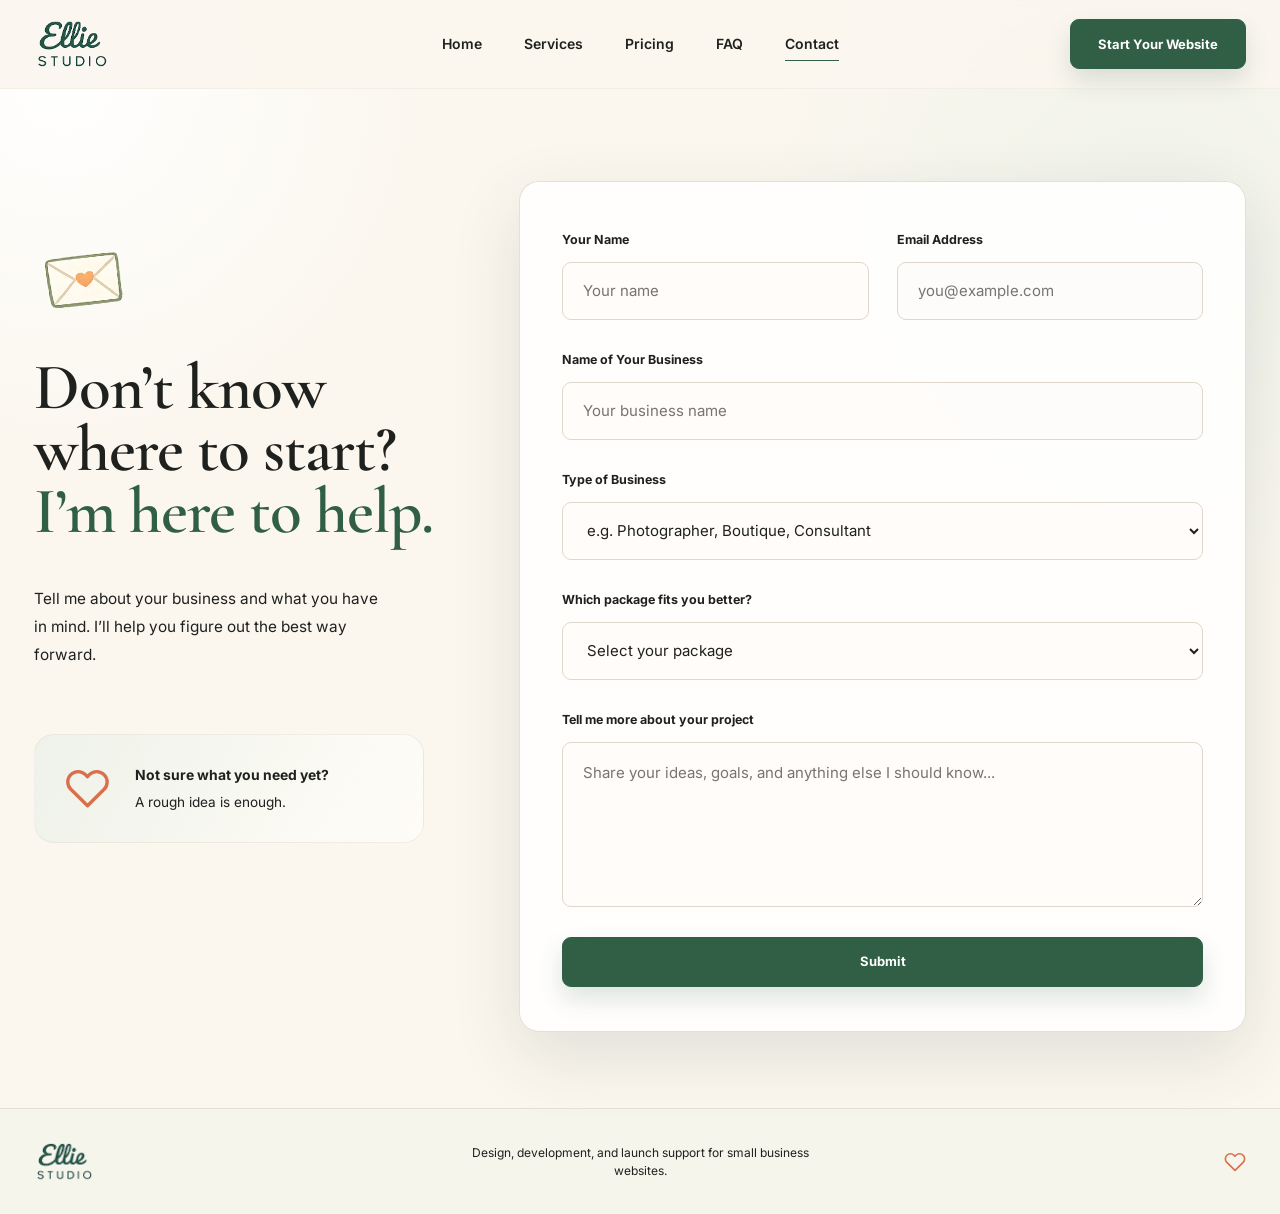
==== commit 2ac50fbc: "Unify site design across all pages" ====
--- a/contact.html
+++ b/contact.html
@@ -4,51 +4,85 @@
   <meta charset="UTF-8">
   <meta name="viewport" content="width=device-width, initial-scale=1.0">
   <title>Start Your Small Business Website | Ellie Studio</title>
-  <meta name="description" content="Tell Ellie Studio about your small business website project, timeline, preferred package, and launch needs.">
-  <link rel="stylesheet" href="styles.css">
+  <meta name="description" content="Tell Ellie Studio about your business and website idea, and get help choosing the best way forward.">
+  <link rel="stylesheet" href="site.css">
 </head>
 <body>
-  <header class="site-header">
-    <nav class="nav chrome-shell" aria-label="Primary navigation">
-      <a class="logo" href="index.html" aria-label="Ellie Studio home"><span class="logo__script">Ellie</span><span class="logo__sub">STUDIO</span></a>
-      <div class="nav__links" id="mobile-menu">
-        <a href="index.html">Home</a>
-        <a href="services.html">Services</a>
-        <a href="pricing.html">Pricing</a>
-        <a href="faq.html">FAQ</a>
-        <a class="is-active" href="contact.html" aria-current="page">Contact</a>
-      </div>
-      <a class="btn btn--primary nav__cta is-active" href="contact.html">Start Your Website</a>
-      <button class="nav-toggle" type="button" aria-expanded="false" aria-controls="mobile-menu" aria-label="Open menu"><span></span><span></span><span></span></button>
-    </nav>
-  </header>
+  <div data-site-header></div>
 
   <main class="subpage contact-page">
     <section class="contact">
       <div class="page-shell contact__grid">
         <div class="contact__copy">
-          <img class="envelope" src="assets/icons/envelope.svg" alt="" aria-hidden="true">
-          <div><p class="mini-label">Tell Me About Your Project</p><h1>Start Your Website</h1><p>Not sure what you need yet? A rough idea is enough.</p></div>
+          <div class="contact__eyebrow">
+            <img class="envelope" src="assets/doodles/letter.png" alt="" aria-hidden="true">
+          </div>
+
+          <h1>Don&rsquo;t know<br>where to start?<br><span>I&rsquo;m here to help.</span></h1>
+          <p class="contact__intro">Tell me about your business and what you have in mind. I&rsquo;ll help you figure out the best way forward.</p>
+
+          <div class="contact__reassurance">
+            <img src="assets/icons/heart.svg" alt="" aria-hidden="true">
+            <div>
+              <strong>Not sure what you need yet?</strong>
+              <p>A rough idea is enough.</p>
+            </div>
+          </div>
         </div>
-        <form class="contact-form" action="https://formspree.io/f/REPLACE_ME" method="POST">
-          <label><span>Name</span><input type="text" name="name" autocomplete="name" required></label>
-          <label><span>Email</span><input type="email" name="email" autocomplete="email" required></label>
-          <label><span>Business Name</span><input type="text" name="business-name" autocomplete="organization"></label>
-          <label><span>Business Type</span><select name="business-type" required><option value="">Select one</option><option>Service Business</option><option>Creative Business</option><option>Beauty / Wellness</option><option>Architecture / Design</option><option>Consulting</option><option>Other Small Business</option></select></label>
-          <fieldset class="website-status"><legend>Do you already have a website?</legend><label><input type="radio" name="existing-website" value="Yes" required><span>Yes</span></label><label><input type="radio" name="existing-website" value="No"><span>No</span></label></fieldset>
-          <label><span>Project Timeline</span><select name="timeline" required><option value="">Select one</option><option>As soon as possible</option><option>Within 1 month</option><option>Within 2&ndash;3 months</option><option>In 3+ months</option><option>I&rsquo;m not sure yet</option></select></label>
-          <label><span>Package of Interest <small>(optional)</small></span><select name="package"><option value="">Select one</option><option>Simple Start &mdash; from $500 CAD</option><option>Small Business Website &mdash; from $1,000 CAD</option><option>Launch &amp; Setup Support &mdash; from $350 CAD</option><option>I&rsquo;m not sure yet</option></select></label>
-          <label><span>Budget Range <small>(optional)</small></span><select name="budget"><option value="">Select one</option><option>Under $1,500</option><option>$1,500&ndash;$3,000</option><option>$3,000&ndash;$5,000</option><option>$5,000+</option><option>I&rsquo;m not sure yet</option></select></label>
-          <label class="message-label"><span>Message</span><textarea name="message" placeholder="Tell me about your business and what you have in mind..." required></textarea></label>
-          <p class="form-note">Not sure what you need yet? A rough idea is enough.</p>
-          <button class="btn btn--primary form-submit" type="submit">Start Your Website</button>
+
+        <form class="contact-form" action="https://formspree.io/f/xjgdowby" method="POST">
+          <label>
+            <span>Your Name</span>
+            <input type="text" name="name" autocomplete="name" placeholder="Your name" required>
+          </label>
+
+          <label>
+            <span>Email Address</span>
+            <input type="email" name="email" autocomplete="email" placeholder="you@example.com" required>
+          </label>
+
+          <label class="form-wide">
+            <span>Name of Your Business</span>
+            <input type="text" name="business-name" autocomplete="organization" placeholder="Your business name">
+          </label>
+
+          <label class="form-wide">
+            <span>Type of Business</span>
+            <select name="business-type" required>
+              <option value="" selected disabled>e.g. Photographer, Boutique, Consultant</option>
+              <option>Photographer</option>
+              <option>Boutique</option>
+              <option>Consultant</option>
+              <option>Beauty / Wellness</option>
+              <option>Creative Studio</option>
+              <option>Other Small Business</option>
+            </select>
+          </label>
+
+          <label class="form-wide">
+            <span>Which package fits you better?</span>
+            <select name="package" required>
+              <option value="" selected disabled>Select your package</option>
+              <option>Simple Start</option>
+              <option>Small Business Website</option>
+              <option>Launch Support</option>
+              <option>I&rsquo;m not sure yet</option>
+            </select>
+          </label>
+
+          <label class="form-wide">
+            <span>Tell me more about your project</span>
+            <textarea name="message" placeholder="Share your ideas, goals, and anything else I should know..." required></textarea>
+          </label>
+
+          <button class="btn btn--primary form-submit" type="submit">Submit</button>
         </form>
       </div>
     </section>
   </main>
 
-  <footer class="footer"><div class="chrome-shell footer__inner"><a class="logo footer__logo" href="index.html" aria-label="Ellie Studio home"><span class="logo__script">Ellie</span><span class="logo__sub">STUDIO</span></a><p>Design, development, and launch support for small business websites.</p><img class="footer__heart" src="assets/icons/heart.svg" alt="" aria-hidden="true"></div></footer>
+  <div data-site-footer></div>
+  <script src="assets/js/site-components.js"></script>
   <script src="script.js"></script>
 </body>
 </html>
-
--- a/site.css
+++ b/site.css
@@ -0,0 +1,1771 @@
+@import url("https://fonts.googleapis.com/css2?family=Caveat:wght@500;600&family=Cormorant+Garamond:wght@400;500;600;700&family=Inter:wght@400;500;600;700&display=swap");
+
+:root {
+  --cream: #fbf7ef;
+  --cream-soft: #f6f1e8;
+  --warm-white: #fffdf8;
+  --card: #fffdfa;
+  --ink: #1f211f;
+  --muted: #6f756d;
+  --green: #315f46;
+  --green-dark: #244936;
+  --green-soft: #eaf0e7;
+  --peach: #f3b27d;
+  --peach-soft: #fde8d4;
+  --coral: #e76f51;
+  --yellow: #f7c96b;
+  --sage: #c9d8c3;
+  --line: #ded8cc;
+  --font-serif: "Cormorant Garamond", Georgia, serif;
+  --font-sans: "Inter", Arial, sans-serif;
+  --font-hand: "Caveat", cursive;
+  --shell: 1320px;
+  --shadow-soft: 0 24px 70px rgba(36, 49, 39, .12);
+  --shadow-card: 0 14px 35px rgba(36, 49, 39, .1);
+  --radius-lg: 36px;
+  --radius-md: 22px;
+  --radius-sm: 14px;
+
+  /* Compatibility names used in existing markup. */
+  --color-bg: var(--cream);
+  --color-surface: var(--warm-white);
+  --color-surface-soft: var(--green-soft);
+  --color-text: var(--ink);
+  --color-muted: var(--muted);
+  --color-primary: var(--green);
+  --color-primary-dark: var(--green-dark);
+  --color-accent: var(--coral);
+  --color-line: var(--line);
+  --color-card: var(--card);
+  --color-bg-soft: var(--green-soft);
+  --color-charcoal: var(--ink);
+  --color-border: var(--line);
+  --color-white: #fff;
+  --color-olive: var(--green);
+  --color-olive-dark: var(--green-dark);
+  --color-clay: var(--coral);
+  --color-clay-dark: var(--coral);
+  --font-heading: var(--font-serif);
+  --font-body: var(--font-sans);
+}
+
+*,
+*::before,
+*::after {
+  box-sizing: border-box;
+}
+
+html {
+  scroll-behavior: smooth;
+  scroll-padding-top: 96px;
+}
+
+body {
+  margin: 0;
+  overflow-x: hidden;
+  background:
+    radial-gradient(circle at 5% 7%, rgba(255, 255, 255, .95), transparent 22%),
+    radial-gradient(circle at 90% 18%, rgba(234, 240, 231, .68), transparent 26%),
+    var(--cream);
+  color: var(--ink);
+  font-family: var(--font-sans);
+  font-size: 15px;
+  line-height: 1.6;
+}
+
+img,
+svg {
+  display: block;
+  max-width: 100%;
+}
+
+a {
+  color: inherit;
+  text-decoration: none;
+}
+
+button,
+input,
+textarea,
+select {
+  font: inherit;
+}
+
+h1,
+h2,
+h3,
+p {
+  overflow-wrap: break-word;
+}
+
+h1,
+h2 {
+  font-family: var(--font-serif);
+  font-weight: 600;
+}
+
+.page-shell,
+.chrome-shell {
+  width: min(var(--shell), calc(100% - 68px));
+  margin-inline: auto;
+}
+
+.sr-only {
+  position: absolute;
+  width: 1px;
+  height: 1px;
+  padding: 0;
+  margin: -1px;
+  overflow: hidden;
+  clip: rect(0, 0, 0, 0);
+  white-space: nowrap;
+  border: 0;
+}
+
+/* Shared header */
+.site-header {
+  position: sticky;
+  top: 0;
+  z-index: 100;
+  background: rgba(251, 247, 239, .9);
+  border-bottom: 1px solid rgba(222, 216, 204, .28);
+  backdrop-filter: blur(16px);
+}
+
+.nav {
+  position: relative;
+  min-height: 88px;
+  display: grid;
+  grid-template-columns: 220px minmax(0, 1fr) 220px;
+  align-items: center;
+  gap: 32px;
+}
+
+.logo {
+  display: inline-flex;
+  width: fit-content;
+}
+
+.logo img {
+  width: 78px;
+  height: auto;
+}
+
+.nav__links {
+  display: flex;
+  justify-content: center;
+  gap: 42px;
+  font-size: 14px;
+  font-weight: 600;
+}
+
+.nav__links a {
+  position: relative;
+  padding: 8px 0;
+}
+
+.nav__links a::after {
+  content: "";
+  position: absolute;
+  right: 0;
+  bottom: 2px;
+  left: 0;
+  height: 1px;
+  background: var(--green);
+  transform: scaleX(0);
+  transform-origin: center;
+  transition: transform .2s ease;
+}
+
+.nav__links a:hover::after,
+.nav__links a.is-active::after {
+  transform: scaleX(1);
+}
+
+.btn {
+  min-height: 50px;
+  padding: 0 27px;
+  border: 1px solid var(--green);
+  border-radius: 9px;
+  display: inline-flex;
+  align-items: center;
+  justify-content: center;
+  font-family: var(--font-sans);
+  font-size: 13px;
+  font-weight: 700;
+  white-space: nowrap;
+  cursor: pointer;
+  transition: transform .2s ease, box-shadow .2s ease, background .2s ease;
+}
+
+.btn:hover {
+  transform: translateY(-2px);
+  box-shadow: var(--shadow-card);
+}
+
+.btn-primary,
+.btn--primary {
+  background: var(--green);
+  color: #fff;
+  box-shadow: 0 12px 24px rgba(49, 95, 70, .16);
+}
+
+.btn-primary:hover,
+.btn--primary:hover {
+  background: var(--green-dark);
+}
+
+.btn-secondary,
+.btn--secondary {
+  background: rgba(255, 255, 255, .58);
+  color: var(--ink);
+}
+
+.nav__cta {
+  justify-self: end;
+}
+
+.nav-toggle {
+  display: none;
+  width: 45px;
+  height: 45px;
+  padding: 11px;
+  border: 1px solid var(--line);
+  border-radius: 9px;
+  place-content: center;
+  gap: 5px;
+  background: var(--warm-white);
+  color: var(--green);
+  cursor: pointer;
+}
+
+.nav-toggle span {
+  width: 21px;
+  height: 2px;
+  display: block;
+  border-radius: 2px;
+  background: currentColor;
+}
+
+/* Shared footer */
+.footer {
+  padding: 28px 0;
+  border-top: 1px solid rgba(222, 216, 204, .7);
+  background: rgba(234, 240, 231, .36);
+}
+
+.footer__inner {
+  display: grid;
+  grid-template-columns: 1fr 1fr 1fr;
+  align-items: center;
+  gap: 24px;
+}
+
+.footer .logo img {
+  width: 62px;
+}
+
+.footer p {
+  max-width: 390px;
+  margin: 0;
+  justify-self: center;
+  text-align: center;
+  font-size: 12px;
+  line-height: 1.45;
+}
+
+.footer__heart {
+  width: 22px;
+  justify-self: end;
+}
+
+/* Homepage */
+.home-page {
+  background: radial-gradient(circle at 50% 15%, #fffefa 0, var(--cream) 48%, #f8f3ea 100%);
+}
+
+.home-page .hero {
+  position: relative;
+  min-height: 820px;
+  padding: 74px 5vw 112px;
+  display: grid;
+  place-items: center;
+  overflow: hidden;
+  text-align: center;
+}
+
+.hero-inner {
+  position: absolute;
+  top: 50%;
+  left: 50%;
+  z-index: 3;
+  width: min(790px, 66vw);
+  display: flex;
+  align-items: center;
+  justify-content: center;
+  flex-direction: column;
+  text-align: center;
+  transform: translate(-50%, -50%);
+}
+
+.hero-title {
+  margin: 0 0 38px;
+  font-size: clamp(68px, 6.2vw, 94px);
+  font-weight: 600;
+  letter-spacing: -.005em;
+  line-height: .93;
+  opacity: 0;
+  transform: translateY(16px);
+  animation: heroIntro .72s cubic-bezier(.22, .75, .22, 1) forwards;
+}
+
+.hero-title span {
+  color: var(--coral);
+}
+
+.hero-lead {
+  max-width: 600px;
+  margin: 0 auto 34px;
+  font-size: 17px;
+  line-height: 1.55;
+}
+
+.hero-actions {
+  display: flex;
+  justify-content: center;
+  gap: 18px;
+  margin-bottom: 29px;
+}
+
+.hero-actions .btn {
+  min-width: 178px;
+  min-height: 54px;
+}
+
+.micro-note {
+  display: inline-flex;
+  align-items: center;
+  gap: 10px;
+  margin: 0;
+  color: var(--muted);
+  font-size: 13px;
+}
+
+.micro-note img {
+  width: 19px;
+  height: 19px;
+}
+
+@keyframes heroIntro {
+  to {
+    opacity: 1;
+    transform: translateY(0);
+  }
+}
+
+.ambient-shape,
+.doodle {
+  position: absolute;
+  pointer-events: none;
+}
+
+.ambient-shape {
+  z-index: 0;
+  opacity: .38;
+}
+
+.ambient-circle {
+  border-radius: 50%;
+  background: rgba(201, 216, 195, .18);
+}
+
+.ambient-circle-one { width: 118px; height: 118px; top: 18%; left: 24%; }
+.ambient-circle-two { width: 54px; height: 54px; right: 25%; bottom: 17%; background: rgba(247, 201, 107, .2); }
+.ambient-circle-three { width: 190px; height: 190px; top: 8%; right: 31%; background: rgba(243, 178, 125, .08); }
+.ambient-circle-four { width: 92px; height: 92px; left: 30%; bottom: 6%; background: rgba(247, 201, 107, .11); }
+
+.ambient-blob {
+  background: rgba(243, 178, 125, .14);
+}
+
+.ambient-blob-one {
+  width: 150px;
+  height: 92px;
+  right: 20%;
+  top: 27%;
+  border-radius: 63% 37% 52% 48% / 48% 58% 42% 52%;
+  transform: rotate(18deg);
+}
+
+.ambient-blob-two {
+  width: 96px;
+  height: 132px;
+  left: 22%;
+  bottom: 14%;
+  border-radius: 44% 56% 35% 65% / 58% 36% 64% 42%;
+  background: rgba(49, 95, 70, .07);
+  transform: rotate(-14deg);
+}
+
+.ambient-blob-three {
+  width: 230px;
+  height: 150px;
+  left: 5%;
+  top: 48%;
+  border-radius: 64% 36% 58% 42% / 45% 62% 38% 55%;
+  background: rgba(201, 216, 195, .12);
+  transform: rotate(11deg);
+}
+
+.ambient-blob-four {
+  width: 180px;
+  height: 220px;
+  right: 4%;
+  bottom: 4%;
+  border-radius: 42% 58% 66% 34% / 61% 39% 61% 39%;
+  background: rgba(231, 111, 81, .055);
+  transform: rotate(-21deg);
+}
+
+.doodle {
+  --doodle-delay: .8s;
+  z-index: 1;
+  opacity: 0;
+  object-fit: contain;
+  transform: scale(.5) rotate(-10deg);
+  animation:
+    doodlePop .42s cubic-bezier(.2, .9, .2, 1.2) var(--doodle-delay) forwards,
+    doodleSnap 1.15s steps(1, end) calc(var(--doodle-delay) + .44s) infinite;
+}
+
+.doodle-heart,
+.doodle-spark,
+.doodle-squiggle,
+.doodle-star-yellow,
+.doodle-star-extra-one,
+.doodle-star-extra-two,
+.doodle-spark-extra-one,
+.doodle-spark-extra-two,
+.doodle-wiggle-extra-one,
+.doodle-wiggle-extra-two {
+  opacity: 1;
+  transform: none;
+  animation: none;
+}
+
+.doodle-laptop { --doodle-delay: .82s; width: 150px; left: 9%; top: 18%; }
+.doodle-heart { width: 76px; left: 9%; top: 40%; }
+.doodle-star-yellow { width: 88px; left: 16%; top: 49%; }
+.doodle-cloud-left { --doodle-delay: 1.2s; width: 145px; left: 6.5%; top: 53%; }
+.doodle-mouse { --doodle-delay: 1.34s; width: 68px; left: 14%; top: 73%; }
+.doodle-coffee { --doodle-delay: 1.46s; width: 92px; left: 20%; top: 71%; }
+.doodle-cat { --doodle-delay: .9s; width: 128px; right: 10%; top: 18%; }
+.doodle-light { --doodle-delay: 1.03s; width: 78px; right: 17%; top: 40%; }
+.doodle-letter { --doodle-delay: 1.17s; width: 88px; right: 10%; top: 56%; }
+.doodle-spark-star { --doodle-delay: 1.3s; width: 98px; right: 17%; top: 69%; }
+.doodle-spark { width: 48px; right: 20%; top: 16%; }
+.doodle-squiggle { width: 52px; right: 8%; top: 39%; }
+.doodle-star-extra-one { width: 45px; left: 27%; top: 13%; }
+.doodle-star-extra-two { width: 30px; right: 28%; bottom: 11%; }
+.doodle-spark-extra-one { width: 34px; left: 25%; top: 66%; }
+.doodle-spark-extra-two { width: 24px; right: 31%; top: 32%; }
+.doodle-wiggle-extra-one { width: 42px; left: 29%; bottom: 6%; transform: rotate(24deg); }
+.doodle-wiggle-extra-two { width: 31px; right: 25%; top: 58%; transform: rotate(-28deg); }
+
+@keyframes doodlePop {
+  0% { opacity: 0; transform: scale(.45) rotate(-16deg); }
+  70% { opacity: 1; transform: scale(1.08) rotate(5deg); }
+  100% { opacity: 1; transform: scale(1) rotate(0); }
+}
+
+@keyframes doodleSnap {
+  0%, 49% { opacity: 1; transform: rotate(-3.5deg); }
+  50%, 100% { opacity: 1; transform: rotate(3.5deg); }
+}
+
+.home-page .section {
+  padding: 24px 5.5vw 0;
+}
+
+.who-section {
+  width: min(1320px, 100%);
+  min-height: 720px;
+  margin: 0 auto;
+  padding: 74px 70px 68px;
+  border: 1px solid rgba(222, 216, 204, .4);
+  border-radius: var(--radius-lg);
+  display: grid;
+  grid-template-columns: .82fr 1.18fr;
+  gap: 58px;
+  align-items: center;
+  overflow: hidden;
+  background: linear-gradient(135deg, rgba(234, 240, 231, .83), rgba(255, 253, 248, .82));
+}
+
+.who-copy,
+.showcase {
+  min-width: 0;
+}
+
+.who-section h2 {
+  margin: 0 0 43px;
+  font-size: clamp(43px, 3.6vw, 56px);
+  font-weight: 400;
+  letter-spacing: -.025em;
+  line-height: .99;
+}
+
+.who-list {
+  display: grid;
+  gap: 24px;
+}
+
+.who-item {
+  display: grid;
+  grid-template-columns: 53px 1fr;
+  gap: 17px;
+  align-items: start;
+}
+
+.who-icon {
+  width: 53px;
+  height: 53px;
+  border-radius: 50%;
+  display: grid;
+  place-items: center;
+  background: var(--peach-soft);
+}
+
+.who-icon img {
+  width: 22px;
+  height: 22px;
+}
+
+.who-item:nth-child(2) .who-icon { background: #dce6d8; }
+.who-item:nth-child(3) .who-icon { background: #ffe5a8; }
+.who-item:nth-child(4) .who-icon { background: #ffd9c7; }
+
+.who-item h3 {
+  margin: 2px 0;
+  font-family: var(--font-sans);
+  font-size: 14px;
+  line-height: 1.4;
+}
+
+.who-item p {
+  margin: 0;
+  color: #525751;
+  font-size: 14px;
+  line-height: 1.55;
+}
+
+.showcase {
+  position: relative;
+  min-height: 590px;
+}
+
+.showcase-stack {
+  position: relative;
+  height: 500px;
+  perspective: 1400px;
+}
+
+.showcase-card {
+  position: absolute;
+  top: 82px;
+  left: 4%;
+  width: 88%;
+  height: 405px;
+  margin: 0;
+  padding: 31px 14px 14px;
+  overflow: hidden;
+  border: 1px solid rgba(222, 216, 204, .72);
+  border-radius: 14px;
+  background: var(--card);
+  box-shadow: var(--shadow-soft);
+  transform-origin: 50% 100%;
+  transition: transform .78s cubic-bezier(.2, .75, .2, 1), opacity .55s ease, filter .55s ease;
+}
+
+.showcase-card[data-position="0"] { z-index: 4; opacity: 1; transform: translate3d(0, 0, 0); }
+.showcase-card[data-position="1"] { z-index: 3; opacity: 1; filter: saturate(.92); transform: translate3d(92px, -74px, -80px) rotate(1.2deg) scale(.94); }
+.showcase-card[data-position="2"] { z-index: 2; opacity: .72; transform: translate3d(55px, -38px, -140px) rotate(-1.5deg) scale(.88); }
+.showcase-card[data-position="3"] { z-index: 1; opacity: 0; transform: translate3d(15px, 25px, -180px) scale(.82); }
+
+.showcase-browser-bar {
+  position: absolute;
+  top: 12px;
+  left: 17px;
+  display: flex;
+  gap: 7px;
+}
+
+.showcase-browser-bar span {
+  width: 7px;
+  height: 7px;
+  border-radius: 50%;
+  background: #ee9a78;
+}
+
+.showcase-browser-bar span:nth-child(2) { background: var(--yellow); }
+.showcase-browser-bar span:nth-child(3) { background: #9fc7a5; }
+
+.showcase-card > img {
+  width: 100%;
+  height: 100%;
+  border-radius: 7px;
+  object-fit: contain;
+  background: #f7f2e9;
+}
+
+.showcase-tag {
+  position: absolute;
+  top: 48px;
+  right: 28px;
+  padding: 9px 13px;
+  border-radius: 8px;
+  background: rgba(255, 253, 248, .9);
+  color: var(--coral);
+  font-size: 9px;
+  font-weight: 700;
+  letter-spacing: .11em;
+}
+
+.showcase-note {
+  position: absolute;
+  right: 4px;
+  bottom: -1px;
+  display: flex;
+  align-items: center;
+  gap: 8px;
+  font-family: var(--font-hand);
+  font-size: 21px;
+  line-height: 1.25;
+  transform: rotate(-2deg);
+}
+
+.showcase-pointer {
+  width: 78px;
+  flex: 0 0 auto;
+  overflow: visible;
+}
+
+.showcase-pointer path {
+  fill: none;
+  stroke: var(--green-dark);
+  stroke-width: 2;
+  stroke-linecap: round;
+  stroke-linejoin: round;
+}
+
+.showcase-note span img {
+  display: inline-block;
+  width: 17px;
+  height: 17px;
+  margin-left: 2px;
+  vertical-align: -3px;
+}
+
+.home-page .footer {
+  margin-top: 70px;
+}
+
+/* Shared subpage styling */
+.subpage {
+  min-height: calc(100vh - 168px);
+}
+
+.mini-label,
+.pricing-card__eyebrow {
+  color: var(--coral);
+  font-size: .7rem;
+  font-weight: 700;
+  letter-spacing: .09em;
+  text-transform: uppercase;
+}
+
+/* Services */
+.services-page {
+  padding: 0;
+}
+
+.services-hero {
+  padding: clamp(42px, 5.5vw, 72px) 0 44px;
+}
+
+.services-hero__grid {
+  display: grid;
+  grid-template-columns: minmax(360px, .82fr) minmax(520px, 1.18fr);
+  gap: clamp(42px, 6vw, 84px);
+  align-items: center;
+}
+
+.services-hero__copy,
+.services-hero__visual {
+  position: relative;
+  min-width: 0;
+}
+
+.services-hero__copy {
+  padding-left: 68px;
+}
+
+.services-hero__copy .mini-label {
+  margin: 0 0 18px;
+}
+
+.services-hero__copy h1 {
+  margin: 0;
+  font-size: clamp(3.55rem, 5vw, 5.15rem);
+  font-weight: 500;
+  letter-spacing: -.012em;
+  line-height: .9;
+}
+
+.services-hero__copy h1 span {
+  display: block;
+  white-space: nowrap;
+}
+
+.services-hero__copy > p:last-of-type {
+  max-width: 480px;
+  margin: 28px 0 0;
+  color: #59615b;
+  font-size: 1rem;
+  line-height: 1.75;
+}
+
+.services-hero__visual {
+  height: 370px;
+  isolation: isolate;
+}
+
+.services-hero__photo {
+  position: relative;
+  z-index: 1;
+  width: 100%;
+  height: 100%;
+  object-fit: cover;
+  object-position: center;
+  filter: saturate(.82) contrast(.96);
+  -webkit-mask-image: radial-gradient(ellipse at center, #000 48%, rgba(0, 0, 0, .9) 64%, transparent 94%);
+  mask-image: radial-gradient(ellipse at center, #000 48%, rgba(0, 0, 0, .9) 64%, transparent 94%);
+}
+
+.services-photo-shape,
+.services-doodle {
+  position: absolute;
+  pointer-events: none;
+}
+
+.services-photo-shape {
+  z-index: 0;
+  opacity: .38;
+}
+
+.services-photo-shape--one {
+  width: 220px;
+  height: 160px;
+  top: -30px;
+  left: -28px;
+  border-radius: 67% 33% 52% 48% / 42% 61% 39% 58%;
+  background: rgba(201, 216, 195, .42);
+  transform: rotate(12deg);
+}
+
+.services-photo-shape--two {
+  width: 180px;
+  height: 210px;
+  right: -24px;
+  bottom: -20px;
+  border-radius: 46% 54% 35% 65% / 62% 38% 62% 38%;
+  background: rgba(243, 178, 125, .25);
+  transform: rotate(-16deg);
+}
+
+.services-photo-shape--three {
+  width: 88px;
+  height: 88px;
+  right: 19%;
+  top: -25px;
+  border-radius: 50%;
+  background: rgba(247, 201, 107, .25);
+}
+
+.services-doodle { z-index: 2; }
+.services-doodle--spark,
+.services-doodle--rays { width: 40px; height: 40px; }
+.services-doodle--spark { top: -22px; left: -1px; }
+.services-doodle--rays { top: -17px; right: 12px; transform: rotate(28deg); }
+
+.services-doodle--spark::before,
+.services-doodle--spark::after,
+.services-doodle--rays::before,
+.services-doodle--rays::after {
+  content: "";
+  position: absolute;
+  inset: 50% auto auto 50%;
+  width: 36px;
+  height: 2px;
+  border-radius: 2px;
+  background: var(--coral);
+  transform: translate(-50%, -50%);
+}
+
+.services-doodle--spark::after,
+.services-doodle--rays::after {
+  transform: translate(-50%, -50%) rotate(90deg);
+}
+
+.services-doodle--green-heart {
+  width: 38px;
+  left: -8px;
+  bottom: -12px;
+  filter: hue-rotate(74deg) saturate(.65) brightness(.7);
+  transform: rotate(-12deg);
+}
+
+.services-doodle--orange-heart {
+  width: 34px;
+  right: 10px;
+  bottom: -38px;
+}
+
+.services-catalog {
+  padding: 22px 0 0;
+}
+
+.services-grid {
+  display: grid;
+  grid-template-columns: repeat(3, minmax(0, 1fr));
+  gap: 20px;
+}
+
+.service-card {
+  min-height: 184px;
+  padding: 25px 28px;
+  border: 1px solid rgba(222, 216, 204, .72);
+  border-radius: var(--radius-md);
+  display: grid;
+  grid-template-columns: 58px minmax(0, 1fr);
+  grid-template-rows: auto 1fr;
+  gap: 20px 18px;
+  align-items: center;
+  background: rgba(255, 253, 250, .82);
+  box-shadow: 0 12px 30px rgba(36, 49, 39, .045);
+}
+
+.service-card__icon,
+.services-step__icon {
+  display: grid;
+  place-items: center;
+  border-radius: 50%;
+  background: var(--green-soft);
+}
+
+.service-card__icon { width: 58px; height: 58px; }
+.service-card__icon img,
+.services-step__icon img { width: 27px; height: 27px; }
+
+.service-card h2 {
+  margin: 0;
+  font-size: 1.55rem;
+  font-weight: 500;
+  line-height: 1.1;
+}
+
+.service-card p {
+  grid-column: 1 / -1;
+  margin: 0;
+  color: #58605b;
+  font-size: .9rem;
+  line-height: 1.65;
+}
+
+.services-process {
+  padding: 60px 0 70px;
+}
+
+.services-process h2 {
+  margin: 0;
+  text-align: center;
+  font-size: clamp(2.7rem, 4vw, 4rem);
+  font-weight: 500;
+  line-height: 1;
+}
+
+.services-process__accent {
+  width: 34px;
+  height: 2px;
+  margin: 15px auto 34px;
+  display: block;
+  background: var(--coral);
+}
+
+.services-process__steps {
+  display: grid;
+  grid-template-columns: repeat(4, minmax(0, 1fr));
+  gap: 54px;
+}
+
+.services-step {
+  position: relative;
+  display: grid;
+  grid-template-columns: 62px minmax(0, 1fr);
+  gap: 16px;
+}
+
+.services-step:not(:last-child)::after {
+  content: "→";
+  position: absolute;
+  top: 16px;
+  right: -38px;
+  font-family: var(--font-serif);
+  font-size: 2rem;
+}
+
+.services-step__icon { width: 62px; height: 62px; }
+
+.services-step__num {
+  display: block;
+  color: var(--coral);
+  font-family: var(--font-serif);
+  font-size: 1.45rem;
+  font-weight: 600;
+  line-height: 1;
+}
+
+.services-step h3 {
+  margin: 0 0 8px;
+  font-family: var(--font-serif);
+  font-size: 1.35rem;
+  font-weight: 500;
+}
+
+.services-step p {
+  margin: 0;
+  font-size: .78rem;
+  line-height: 1.7;
+}
+
+/* Pricing */
+.pricing--page {
+  padding: clamp(72px, 8vw, 104px) 0 80px;
+}
+
+.pricing__intro {
+  max-width: 850px;
+  margin: 0 auto;
+  text-align: center;
+}
+
+.pricing__intro h1 {
+  margin: 0;
+  font-size: clamp(3.1rem, 5vw, 4.8rem);
+  line-height: .96;
+}
+
+.pricing__grid {
+  display: grid;
+  grid-template-columns: repeat(3, 1fr);
+  grid-auto-rows: 1fr;
+  gap: 20px;
+  margin-top: 44px;
+}
+
+.pricing-card {
+  position: relative;
+  min-width: 0;
+  height: 100%;
+  padding: 26px 24px 24px;
+  border: 1px solid var(--line);
+  border-radius: var(--radius-md);
+  display: grid;
+  grid-template-rows: auto auto 1fr auto auto;
+  background: rgba(255, 253, 250, .94);
+  box-shadow: var(--shadow-card);
+}
+
+.pricing-card--featured {
+  border-color: rgba(49, 95, 70, .75);
+  transform: translateY(-8px);
+}
+
+.pricing-card__badge {
+  position: absolute;
+  top: -14px;
+  right: 24px;
+  padding: 6px 11px;
+  border-radius: 99px;
+  background: var(--green);
+  color: #fff;
+  font-size: .62rem;
+  font-weight: 800;
+  letter-spacing: .06em;
+  text-transform: uppercase;
+}
+
+.pricing-card__header {
+  min-height: 140px;
+  padding-bottom: 17px;
+  border-bottom: 1px solid var(--line);
+  display: grid;
+  grid-template-rows: 1fr auto;
+  gap: 14px;
+}
+
+.pricing-card__eyebrow {
+  margin: 0 0 6px;
+}
+
+.pricing-card h2 {
+  margin: 0;
+  font-size: 2rem;
+  font-weight: 600;
+  line-height: .98;
+}
+
+.pricing-card__price {
+  margin: 0;
+  color: var(--coral);
+  font-family: var(--font-serif);
+  font-size: 2.8rem;
+  font-weight: 600;
+  line-height: .9;
+}
+
+.pricing-card__price span {
+  display: block;
+  margin-bottom: 8px;
+  color: var(--muted);
+  font-family: var(--font-sans);
+  font-size: .62rem;
+  font-weight: 700;
+  letter-spacing: .06em;
+  text-transform: uppercase;
+}
+
+.pricing-card__price small {
+  font-family: var(--font-sans);
+  font-size: .68rem;
+}
+
+.pricing-card__summary {
+  min-height: 78px;
+  margin: 17px 0 16px;
+  font-size: .84rem;
+  line-height: 1.55;
+}
+
+.pricing-card__details h3,
+.pricing-card__best h3 {
+  margin: 0 0 9px;
+  color: var(--green-dark);
+  font-family: var(--font-serif);
+  font-size: .7rem;
+  font-weight: 700;
+  letter-spacing: .085em;
+  text-transform: uppercase;
+}
+
+.pricing-card__details ul {
+  display: grid;
+  gap: 6px;
+  margin: 0;
+  padding: 0;
+  list-style: none;
+}
+
+.pricing-card__details li {
+  position: relative;
+  padding-left: 23px;
+  color: var(--muted);
+  font-size: .78rem;
+  line-height: 1.4;
+}
+
+.pricing-card__details li::before {
+  content: "";
+  position: absolute;
+  top: .18em;
+  left: 0;
+  width: 13px;
+  height: 13px;
+  background: url("assets/icons/check.svg") center / contain no-repeat;
+}
+
+.pricing-card__best {
+  min-height: 104px;
+  margin-top: 18px;
+  padding: 16px 17px;
+  border: 1px solid rgba(49, 95, 70, .09);
+  border-radius: 16px;
+  background: rgba(234, 240, 231, .78);
+}
+
+.pricing-card--featured .pricing-card__best {
+  transform: translateY(-5px);
+}
+
+.pricing-card__best p {
+  margin: 0;
+  font-size: .77rem;
+  line-height: 1.5;
+}
+
+.pricing-card__cta {
+  width: 100%;
+  margin-top: 20px;
+}
+
+.pricing-note {
+  position: relative;
+  margin-top: 38px;
+  padding: 25px 28px 25px 32px;
+  border: 1px solid rgba(222, 216, 204, .7);
+  border-radius: 20px;
+  display: grid;
+  grid-template-columns: 132px 1fr 1fr;
+  gap: 28px;
+  overflow: hidden;
+  background: rgba(255, 240, 222, .62);
+  box-shadow: 0 12px 30px rgba(36, 49, 39, .06);
+}
+
+.pricing-note::before {
+  content: "";
+  position: absolute;
+  inset: 0 auto 0 0;
+  width: 4px;
+  background: var(--coral);
+}
+
+.pricing-note h2 {
+  margin: 0;
+  color: var(--coral);
+  font-size: 1.55rem;
+  line-height: 1.1;
+}
+
+.pricing-note__column {
+  display: grid;
+  gap: 10px;
+  margin: 0;
+  padding: 0;
+  list-style: none;
+}
+
+.pricing-note__column li {
+  position: relative;
+  padding-left: 17px;
+  font-size: .78rem;
+  line-height: 1.6;
+}
+
+.pricing-note__column li::before {
+  content: "•";
+  position: absolute;
+  left: 0;
+  color: var(--coral);
+}
+
+/* FAQ */
+.faq--page {
+  padding: clamp(78px, 9vw, 116px) 0 90px;
+}
+
+.faq__inner {
+  display: grid;
+  grid-template-columns: minmax(280px, .72fr) minmax(0, 1.28fr);
+  gap: clamp(50px, 7vw, 100px);
+  align-items: start;
+}
+
+.faq__intro {
+  position: sticky;
+  top: 130px;
+}
+
+.faq__intro .mini-label {
+  margin: 0 0 14px;
+}
+
+.faq__intro h1 {
+  margin: 0 0 22px;
+  font-size: clamp(3.1rem, 5vw, 4.8rem);
+  line-height: .96;
+}
+
+.faq__intro > p:last-child {
+  max-width: 400px;
+  margin: 0;
+  color: var(--muted);
+  font-size: .92rem;
+  line-height: 1.75;
+}
+
+.faq__list {
+  display: grid;
+  gap: 14px;
+}
+
+.faq__list details {
+  border: 1px solid rgba(222, 216, 204, .8);
+  border-radius: var(--radius-sm);
+  background: rgba(255, 253, 250, .84);
+  box-shadow: 0 10px 25px rgba(36, 49, 39, .045);
+}
+
+.faq__list summary {
+  position: relative;
+  padding: 22px 52px 22px 24px;
+  font-family: var(--font-serif);
+  font-size: 1.35rem;
+  font-weight: 600;
+  cursor: pointer;
+  list-style: none;
+}
+
+.faq__list summary::-webkit-details-marker {
+  display: none;
+}
+
+.faq__list summary::after {
+  content: "+";
+  position: absolute;
+  top: 50%;
+  right: 24px;
+  color: var(--green);
+  font-family: var(--font-sans);
+  transform: translateY(-50%);
+}
+
+.faq__list details[open] summary::after {
+  content: "−";
+}
+
+.faq__list details p {
+  margin: 0;
+  padding: 0 24px 23px;
+  color: var(--muted);
+  font-size: .88rem;
+  line-height: 1.7;
+}
+
+.page-cta {
+  display: flex;
+  justify-content: center;
+  margin-top: 50px;
+}
+
+/* Contact */
+.contact-page .contact {
+  padding: 92px 0 76px;
+}
+
+.contact__grid {
+  display: grid;
+  grid-template-columns: minmax(300px, .72fr) minmax(560px, 1.28fr);
+  gap: clamp(54px, 6vw, 88px);
+  align-items: start;
+}
+
+.contact__copy {
+  padding-top: 62px;
+}
+
+.contact__eyebrow {
+  margin-bottom: 42px;
+}
+
+.envelope {
+  width: 96px;
+  transform: rotate(-7deg);
+}
+
+.contact__copy h1 {
+  max-width: 430px;
+  margin: 0 0 42px;
+  font-size: clamp(3.6rem, 5.1vw, 5.05rem);
+  letter-spacing: -.015em;
+  line-height: .95;
+}
+
+.contact__copy h1 span {
+  color: var(--green);
+}
+
+.contact__intro {
+  max-width: 350px;
+  margin: 0;
+  font-size: .96rem;
+  line-height: 1.8;
+}
+
+.contact__reassurance {
+  max-width: 390px;
+  margin-top: 66px;
+  padding: 28px 30px;
+  border: 1px solid rgba(222, 216, 204, .4);
+  border-radius: 20px;
+  display: grid;
+  grid-template-columns: 48px 1fr;
+  gap: 22px;
+  align-items: center;
+  background: linear-gradient(120deg, rgba(234, 240, 231, .72), rgba(255, 253, 248, .88));
+}
+
+.contact__reassurance img {
+  width: 45px;
+}
+
+.contact__reassurance strong {
+  font-size: .87rem;
+}
+
+.contact__reassurance p {
+  margin: 5px 0 0;
+  font-size: .85rem;
+}
+
+.contact-form {
+  padding: 48px 42px 44px;
+  border: 1px solid rgba(222, 216, 204, .78);
+  border-radius: 20px;
+  display: grid;
+  grid-template-columns: repeat(2, minmax(0, 1fr));
+  gap: 30px 28px;
+  background: rgba(255, 255, 255, .88);
+  box-shadow: var(--shadow-soft);
+}
+
+.contact-form label {
+  display: grid;
+  gap: 12px;
+}
+
+.contact-form label span {
+  font-size: .78rem;
+  font-weight: 700;
+}
+
+.contact-form .form-wide,
+.form-submit {
+  grid-column: 1 / -1;
+}
+
+.contact-form input,
+.contact-form select,
+.contact-form textarea {
+  width: 100%;
+  border: 1px solid var(--line);
+  border-radius: 9px;
+  padding: 0 20px;
+  outline: none;
+  background: rgba(255, 253, 250, .72);
+  color: var(--ink);
+}
+
+.contact-form input,
+.contact-form select {
+  height: 58px;
+}
+
+.contact-form textarea {
+  min-height: 165px;
+  padding-top: 18px;
+  resize: vertical;
+}
+
+.contact-form input:focus,
+.contact-form select:focus,
+.contact-form textarea:focus {
+  border-color: var(--green);
+  box-shadow: 0 0 0 3px rgba(49, 95, 70, .08);
+}
+
+.form-submit {
+  width: 100%;
+}
+
+/* Reveal behavior */
+.reveal-ready .scroll-reveal {
+  opacity: 0;
+  transform: translateY(16px);
+  transition: opacity .55s ease var(--reveal-delay, 0ms), transform .55s ease var(--reveal-delay, 0ms);
+}
+
+.reveal-ready .scroll-reveal.is-visible {
+  opacity: 1;
+  transform: none;
+}
+
+/* Tablet */
+@media (max-width: 980px) {
+  .page-shell,
+  .chrome-shell {
+    width: min(100% - 44px, var(--shell));
+  }
+
+  .nav {
+    grid-template-columns: minmax(0, 1fr) auto;
+  }
+
+  .nav__cta {
+    display: none;
+  }
+
+  .nav-toggle {
+    display: grid;
+    justify-self: end;
+  }
+
+  .nav__links {
+    position: absolute;
+    top: calc(100% + 1px);
+    right: 0;
+    left: 0;
+    padding: 18px;
+    border: 1px solid var(--line);
+    border-radius: 16px;
+    display: none;
+    flex-direction: column;
+    gap: 3px;
+    background: var(--warm-white);
+    box-shadow: var(--shadow-card);
+  }
+
+  .nav__links.is-open {
+    display: flex;
+  }
+
+  .hero-inner {
+    width: min(650px, 72vw);
+  }
+
+  .who-section {
+    padding: 48px 35px;
+    grid-template-columns: 1fr;
+    gap: 45px;
+  }
+
+  .showcase {
+    min-height: 540px;
+  }
+
+  .services-hero__grid {
+    grid-template-columns: 1fr;
+  }
+
+  .services-hero__copy {
+    padding: 24px 34px 10px;
+  }
+
+  .services-hero__visual {
+    height: 420px;
+  }
+
+  .services-grid {
+    grid-template-columns: repeat(2, minmax(0, 1fr));
+  }
+
+  .services-process__steps {
+    grid-template-columns: repeat(2, minmax(0, 1fr));
+    gap: 38px 56px;
+  }
+
+  .services-step:nth-child(2)::after {
+    display: none;
+  }
+
+  .pricing__grid {
+    grid-template-columns: 1fr;
+    max-width: 700px;
+    margin-inline: auto;
+    margin-top: 44px;
+  }
+
+  .pricing-card--featured {
+    transform: none;
+  }
+
+  .pricing-note {
+    grid-template-columns: 120px 1fr 1fr;
+    gap: 20px;
+  }
+
+  .faq__inner,
+  .contact__grid {
+    grid-template-columns: 1fr;
+  }
+
+  .faq__intro {
+    position: static;
+  }
+
+  .contact__copy {
+    padding-top: 0;
+  }
+}
+
+/* Mobile */
+@media (max-width: 680px) {
+  body {
+    font-size: 14px;
+  }
+
+  .page-shell,
+  .chrome-shell {
+    width: min(100% - 40px, var(--shell));
+  }
+
+  .nav {
+    min-height: 70px;
+  }
+
+  .logo img {
+    width: 68px;
+  }
+
+  .home-page .hero {
+    min-height: 700px;
+    padding: 74px 5vw 95px;
+  }
+
+  .hero-inner {
+    width: min(100% - 40px, 520px);
+  }
+
+  .hero-title {
+    width: 100%;
+    font-size: clamp(39px, 10.8vw, 48px);
+  }
+
+  .hero-lead {
+    width: min(290px, 76vw);
+    font-size: 13.5px;
+  }
+
+  .hero-actions {
+    width: 100%;
+    align-items: center;
+    flex-direction: column;
+    gap: 12px;
+  }
+
+  .hero-actions .btn {
+    width: min(260px, 86vw);
+  }
+
+  .doodle-laptop { width: 70px; left: -24px; top: 13%; }
+  .doodle-cat { width: 70px; right: -18px; top: 15%; }
+  .doodle-heart { width: 39px; left: 2%; top: 37%; }
+  .doodle-star-yellow { width: 43px; left: 3%; top: 54%; }
+  .doodle-cloud-left { width: 67px; left: -15px; top: 50%; }
+  .doodle-mouse,
+  .doodle-coffee,
+  .doodle-squiggle { display: none; }
+  .doodle-light { width: 46px; right: -8px; top: 42%; }
+  .doodle-letter { width: 48px; right: 1%; top: 59%; }
+  .doodle-spark-star { width: 54px; right: 2%; top: 72%; }
+  .doodle-spark { width: 27px; right: 16%; top: 11%; }
+  .doodle-star-extra-one { width: 27px; left: 25%; top: 9%; }
+  .doodle-star-extra-two { width: 22px; right: 22%; bottom: 7%; }
+  .doodle-spark-extra-one { width: 24px; left: 21%; top: 63%; }
+  .doodle-spark-extra-two { width: 18px; right: 24%; top: 28%; }
+  .doodle-wiggle-extra-one,
+  .doodle-wiggle-extra-two { width: 25px; }
+
+  .ambient-shape {
+    opacity: .25;
+  }
+
+  .home-page .section {
+    padding: 15px 4vw 0;
+  }
+
+  .who-section {
+    width: 100%;
+    min-height: 0;
+    padding: 40px 22px;
+    border-radius: 26px;
+  }
+
+  .who-section h2 {
+    font-size: 38px;
+  }
+
+  .who-item {
+    grid-template-columns: 47px 1fr;
+    gap: 14px;
+  }
+
+  .who-icon {
+    width: 47px;
+    height: 47px;
+  }
+
+  .showcase {
+    min-height: 390px;
+  }
+
+  .showcase-stack {
+    height: 330px;
+  }
+
+  .showcase-card {
+    top: 55px;
+    left: 0;
+    width: 98%;
+    height: 260px;
+    padding: 27px 10px 10px;
+  }
+
+  .showcase-card[data-position="1"] { transform: translate3d(28px, -38px, -70px) rotate(1deg) scale(.94); }
+  .showcase-card[data-position="2"] { transform: translate3d(13px, -17px, -120px) rotate(-1deg) scale(.88); }
+
+  .showcase-note {
+    right: 0;
+    font-size: 16px;
+  }
+
+  .showcase-pointer {
+    width: 54px;
+  }
+
+  .footer__inner {
+    grid-template-columns: 1fr;
+    justify-items: center;
+    text-align: center;
+  }
+
+  .footer p,
+  .footer__heart {
+    justify-self: center;
+  }
+
+  .services-hero {
+    padding: 34px 0 42px;
+  }
+
+  .services-hero__copy {
+    padding: 22px 14px 4px;
+  }
+
+  .services-hero__copy h1 {
+    font-size: clamp(3.25rem, 14vw, 4.1rem);
+  }
+
+  .services-hero__copy h1 span {
+    white-space: normal;
+  }
+
+  .services-hero__visual {
+    height: 280px;
+  }
+
+  .services-grid {
+    grid-template-columns: 1fr;
+    gap: 14px;
+  }
+
+  .service-card {
+    min-height: 0;
+    padding: 24px;
+    grid-template-columns: 52px minmax(0, 1fr);
+    gap: 14px 16px;
+  }
+
+  .service-card__icon {
+    width: 52px;
+    height: 52px;
+  }
+
+  .services-process {
+    padding: 62px 0 72px;
+  }
+
+  .services-process h2 {
+    font-size: 2.65rem;
+  }
+
+  .services-process__steps {
+    grid-template-columns: 1fr;
+    gap: 30px;
+  }
+
+  .services-step:not(:last-child)::after {
+    display: none;
+  }
+
+  .pricing--page,
+  .faq--page,
+  .contact-page .contact {
+    padding-top: 58px;
+  }
+
+  .pricing__intro h1,
+  .faq__intro h1,
+  .contact__copy h1 {
+    font-size: clamp(2.75rem, 13vw, 3.45rem);
+  }
+
+  .pricing-card__header,
+  .pricing-card__summary,
+  .pricing-card__best {
+    min-height: 0;
+  }
+
+  .pricing-note {
+    grid-template-columns: 1fr;
+    gap: 12px;
+    padding: 23px 22px 23px 26px;
+  }
+
+  .faq__list summary {
+    font-size: 1.2rem;
+  }
+
+  .contact__eyebrow {
+    margin-bottom: 28px;
+  }
+
+  .envelope {
+    width: 78px;
+  }
+
+  .contact__reassurance {
+    margin-top: 38px;
+    padding: 22px;
+  }
+
+  .contact-form {
+    padding: 30px 20px 22px;
+    grid-template-columns: 1fr;
+    gap: 24px;
+  }
+
+  .contact-form label,
+  .contact-form .form-wide,
+  .form-submit {
+    grid-column: 1;
+  }
+}
+
+@media (prefers-reduced-motion: reduce) {
+  *,
+  *::before,
+  *::after {
+    scroll-behavior: auto !important;
+    animation-duration: .01ms !important;
+    animation-iteration-count: 1 !important;
+    transition-duration: .01ms !important;
+  }
+
+  .hero-title,
+  .doodle,
+  .scroll-reveal {
+    opacity: 1 !important;
+    transform: none !important;
+  }
+}
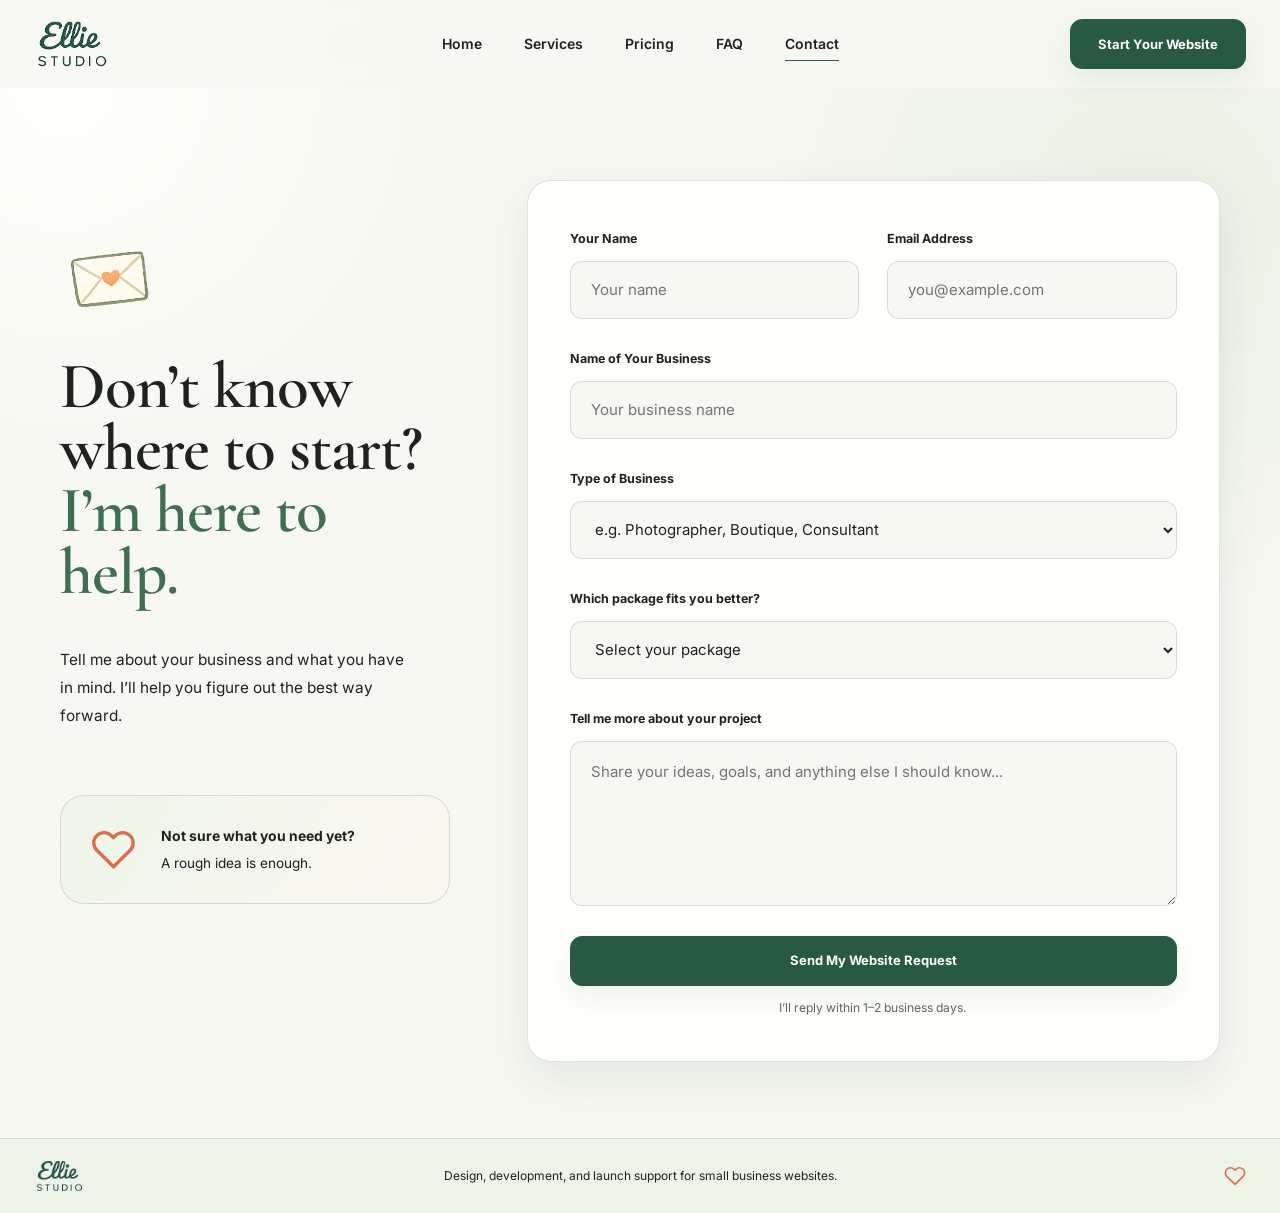
==== commit ce08aa74: "Improve responsive interactions and page content" ====
--- a/contact.html
+++ b/contact.html
@@ -4,7 +4,7 @@
   <meta charset="UTF-8">
   <meta name="viewport" content="width=device-width, initial-scale=1.0">
   <title>Start Your Small Business Website | Ellie Studio</title>
-  <meta name="description" content="Tell Ellie Studio about your business and website idea, and get help choosing the best way forward.">
+  <meta name="description" content="Start your custom small business website with Ellie Studio. Share your rough idea and get personal guidance on website design, packages, and launch support.">
   <link rel="stylesheet" href="site.css">
 </head>
 <body>
@@ -75,7 +75,8 @@
             <textarea name="message" placeholder="Share your ideas, goals, and anything else I should know..." required></textarea>
           </label>
 
-          <button class="btn btn--primary form-submit" type="submit">Submit</button>
+          <button class="btn btn--primary form-submit" type="submit">Send My Website Request</button>
+          <p class="contact-form__reply">I&rsquo;ll reply within 1&ndash;2 business days.</p>
         </form>
       </div>
     </section>
--- a/site.css
+++ b/site.css
@@ -1,52 +1,35 @@
 @import url("https://fonts.googleapis.com/css2?family=Caveat:wght@500;600&family=Cormorant+Garamond:wght@400;500;600;700&family=Inter:wght@400;500;600;700&display=swap");
 
 :root {
-  --cream: #fbf7ef;
-  --cream-soft: #f6f1e8;
-  --warm-white: #fffdf8;
-  --card: #fffdfa;
-  --ink: #1f211f;
-  --muted: #6f756d;
-  --green: #315f46;
-  --green-dark: #244936;
-  --green-soft: #eaf0e7;
-  --peach: #f3b27d;
-  --peach-soft: #fde8d4;
-  --coral: #e76f51;
-  --yellow: #f7c96b;
-  --sage: #c9d8c3;
-  --line: #ded8cc;
+  --color-bg: #f7f8f1;
+  --color-bg-warm: #fbf7ef;
+  --color-surface: #fffffb;
+  --color-surface-soft: #eef3e8;
+
+  --color-text: #1f2320;
+  --color-muted: #5f685f;
+
+  --color-green-dark: #285941;
+  --color-green: #3f6f50;
+  --color-green-soft: #dfe9d8;
+  --color-green-pale: #eef5e9;
+
+  --color-sage: #a8b99d;
+  --color-yellow-soft: #f1cc75;
+  --color-coral-soft: #df8a68;
+  --color-peach: #f3c9b5;
+
+  --color-border: rgba(40, 89, 65, .16);
+  --shadow-soft: 0 18px 45px rgba(40, 89, 65, .1);
+  --shadow-card: 0 12px 30px rgba(40, 89, 65, .08);
+
   --font-serif: "Cormorant Garamond", Georgia, serif;
   --font-sans: "Inter", Arial, sans-serif;
   --font-hand: "Caveat", cursive;
   --shell: 1320px;
-  --shadow-soft: 0 24px 70px rgba(36, 49, 39, .12);
-  --shadow-card: 0 14px 35px rgba(36, 49, 39, .1);
-  --radius-lg: 36px;
-  --radius-md: 22px;
-  --radius-sm: 14px;
-
-  /* Compatibility names used in existing markup. */
-  --color-bg: var(--cream);
-  --color-surface: var(--warm-white);
-  --color-surface-soft: var(--green-soft);
-  --color-text: var(--ink);
-  --color-muted: var(--muted);
-  --color-primary: var(--green);
-  --color-primary-dark: var(--green-dark);
-  --color-accent: var(--coral);
-  --color-line: var(--line);
-  --color-card: var(--card);
-  --color-bg-soft: var(--green-soft);
-  --color-charcoal: var(--ink);
-  --color-border: var(--line);
-  --color-white: #fff;
-  --color-olive: var(--green);
-  --color-olive-dark: var(--green-dark);
-  --color-clay: var(--coral);
-  --color-clay-dark: var(--coral);
-  --font-heading: var(--font-serif);
-  --font-body: var(--font-sans);
+  --radius-lg: 32px;
+  --radius-md: 24px;
+  --radius-sm: 20px;
 }
 
 *,
@@ -64,10 +47,10 @@
   margin: 0;
   overflow-x: hidden;
   background:
-    radial-gradient(circle at 5% 7%, rgba(255, 255, 255, .95), transparent 22%),
-    radial-gradient(circle at 90% 18%, rgba(234, 240, 231, .68), transparent 26%),
-    var(--cream);
-  color: var(--ink);
+    radial-gradient(circle at 5% 7%, color-mix(in srgb, var(--color-surface) 90%, transparent), transparent 22%),
+    radial-gradient(circle at 90% 18%, color-mix(in srgb, var(--color-green-soft) 58%, transparent), transparent 26%),
+    var(--color-bg);
+  color: var(--color-text);
   font-family: var(--font-sans);
   font-size: 15px;
   line-height: 1.6;
@@ -98,10 +81,16 @@
   overflow-wrap: break-word;
 }
 
+p {
+  text-align: left;
+}
+
 h1,
 h2 {
   font-family: var(--font-serif);
   font-weight: 600;
+  letter-spacing: -.01em;
+  line-height: .95;
 }
 
 .page-shell,
@@ -127,14 +116,54 @@
   position: sticky;
   top: 0;
   z-index: 100;
-  background: rgba(251, 247, 239, .9);
-  border-bottom: 1px solid rgba(222, 216, 204, .28);
-  backdrop-filter: blur(16px);
+  isolation: isolate;
+  border: 0;
+  border-bottom: none;
+  background: color-mix(in srgb, var(--color-bg) 84%, transparent);
+  box-shadow: none;
+  backdrop-filter: blur(14px);
+  -webkit-backdrop-filter: blur(14px);
+  transition: background .25s ease;
+}
+
+.site-header::after {
+  content: "";
+  position: absolute;
+  right: 0;
+  bottom: -28px;
+  left: 0;
+  z-index: -1;
+  height: 30px;
+  opacity: 0;
+  pointer-events: none;
+  background: linear-gradient(
+    to bottom,
+    color-mix(in srgb, var(--color-bg) 90%, transparent) 0%,
+    color-mix(in srgb, var(--color-bg) 60%, transparent) 34%,
+    color-mix(in srgb, var(--color-bg) 20%, transparent) 72%,
+    transparent 100%
+  );
+  filter: blur(4px);
+  transition: opacity .25s ease;
+}
+
+.site-header.is-scrolled {
+  border: 0;
+  border-bottom: none;
+  background: color-mix(in srgb, var(--color-bg) 62%, transparent);
+  box-shadow: none;
+}
+
+.site-header.is-scrolled::after {
+  opacity: 1;
 }
 
 .nav {
   position: relative;
   min-height: 88px;
+  border: 0;
+  border-bottom: none;
+  box-shadow: none;
   display: grid;
   grid-template-columns: 220px minmax(0, 1fr) 220px;
   align-items: center;
@@ -171,7 +200,7 @@
   bottom: 2px;
   left: 0;
   height: 1px;
-  background: var(--green);
+  background: var(--color-green-dark);
   transform: scaleX(0);
   transform-origin: center;
   transition: transform .2s ease;
@@ -185,8 +214,8 @@
 .btn {
   min-height: 50px;
   padding: 0 27px;
-  border: 1px solid var(--green);
-  border-radius: 9px;
+  border: 1px solid var(--color-green-dark);
+  border-radius: 12px;
   display: inline-flex;
   align-items: center;
   justify-content: center;
@@ -205,23 +234,29 @@
 
 .btn-primary,
 .btn--primary {
-  background: var(--green);
+  background: var(--color-green-dark);
   color: #fff;
-  box-shadow: 0 12px 24px rgba(49, 95, 70, .16);
+  box-shadow: var(--shadow-card);
 }
 
 .btn-primary:hover,
 .btn--primary:hover {
-  background: var(--green-dark);
+  background: var(--color-green);
 }
 
 .btn-secondary,
 .btn--secondary {
-  background: rgba(255, 255, 255, .58);
-  color: var(--ink);
+  border-color: var(--color-green-dark);
+  background: transparent;
+  color: var(--color-green-dark);
 }
 
 .nav__cta {
+  justify-self: end;
+}
+
+.nav__cta-spacer {
+  width: 1px;
   justify-self: end;
 }
 
@@ -230,12 +265,12 @@
   width: 45px;
   height: 45px;
   padding: 11px;
-  border: 1px solid var(--line);
-  border-radius: 9px;
+  border: 1px solid var(--color-border);
+  border-radius: 12px;
   place-content: center;
   gap: 5px;
-  background: var(--warm-white);
-  color: var(--green);
+  background: var(--color-surface);
+  color: var(--color-green);
   cursor: pointer;
 }
 
@@ -249,9 +284,9 @@
 
 /* Shared footer */
 .footer {
-  padding: 28px 0;
-  border-top: 1px solid rgba(222, 216, 204, .7);
-  background: rgba(234, 240, 231, .36);
+  padding: 16px 0;
+  border-top: 1px solid var(--color-border);
+  background: var(--color-surface-soft);
 }
 
 .footer__inner {
@@ -262,16 +297,17 @@
 }
 
 .footer .logo img {
-  width: 62px;
+  width: 52px;
 }
 
 .footer p {
-  max-width: 390px;
+  max-width: none;
   margin: 0;
   justify-self: center;
   text-align: center;
   font-size: 12px;
   line-height: 1.45;
+  white-space: nowrap;
 }
 
 .footer__heart {
@@ -281,7 +317,7 @@
 
 /* Homepage */
 .home-page {
-  background: radial-gradient(circle at 50% 15%, #fffefa 0, var(--cream) 48%, #f8f3ea 100%);
+  background: radial-gradient(circle at 50% 15%, var(--color-surface) 0, var(--color-bg) 52%, var(--color-bg-warm) 100%);
 }
 
 .home-page .hero {
@@ -320,12 +356,13 @@
 }
 
 .hero-title span {
-  color: var(--coral);
+  color: var(--color-coral-soft);
 }
 
 .hero-lead {
   max-width: 600px;
   margin: 0 auto 34px;
+  text-align: center;
   font-size: 17px;
   line-height: 1.55;
 }
@@ -347,7 +384,7 @@
   align-items: center;
   gap: 10px;
   margin: 0;
-  color: var(--muted);
+  color: var(--color-muted);
   font-size: 13px;
 }
 
@@ -376,16 +413,18 @@
 
 .ambient-circle {
   border-radius: 50%;
-  background: rgba(201, 216, 195, .18);
+  background: color-mix(in srgb, var(--color-green-soft) 56%, transparent);
 }
 
 .ambient-circle-one { width: 118px; height: 118px; top: 18%; left: 24%; }
-.ambient-circle-two { width: 54px; height: 54px; right: 25%; bottom: 17%; background: rgba(247, 201, 107, .2); }
-.ambient-circle-three { width: 190px; height: 190px; top: 8%; right: 31%; background: rgba(243, 178, 125, .08); }
-.ambient-circle-four { width: 92px; height: 92px; left: 30%; bottom: 6%; background: rgba(247, 201, 107, .11); }
+.ambient-circle-two { width: 54px; height: 54px; right: 25%; bottom: 17%; background: color-mix(in srgb, var(--color-yellow-soft) 34%, transparent); }
+.ambient-circle-three { width: 190px; height: 190px; top: 8%; right: 31%; background: color-mix(in srgb, var(--color-sage) 18%, transparent); }
+.ambient-circle-four { width: 92px; height: 92px; left: 30%; bottom: 6%; background: color-mix(in srgb, var(--color-green-soft) 38%, transparent); }
+.ambient-circle-five { width: 74px; height: 74px; left: 4%; top: 29%; background: color-mix(in srgb, var(--color-sage) 26%, transparent); }
+.ambient-circle-six { width: 132px; height: 132px; right: 7%; top: 43%; background: color-mix(in srgb, var(--color-green-soft) 34%, transparent); }
 
 .ambient-blob {
-  background: rgba(243, 178, 125, .14);
+  background: color-mix(in srgb, var(--color-green-soft) 38%, transparent);
 }
 
 .ambient-blob-one {
@@ -403,7 +442,7 @@
   left: 22%;
   bottom: 14%;
   border-radius: 44% 56% 35% 65% / 58% 36% 64% 42%;
-  background: rgba(49, 95, 70, .07);
+  background: color-mix(in srgb, var(--color-green) 12%, transparent);
   transform: rotate(-14deg);
 }
 
@@ -413,7 +452,7 @@
   left: 5%;
   top: 48%;
   border-radius: 64% 36% 58% 42% / 45% 62% 38% 55%;
-  background: rgba(201, 216, 195, .12);
+  background: color-mix(in srgb, var(--color-sage) 24%, transparent);
   transform: rotate(11deg);
 }
 
@@ -423,8 +462,38 @@
   right: 4%;
   bottom: 4%;
   border-radius: 42% 58% 66% 34% / 61% 39% 61% 39%;
-  background: rgba(231, 111, 81, .055);
+  background: color-mix(in srgb, var(--color-peach) 22%, transparent);
   transform: rotate(-21deg);
+}
+
+.ambient-blob-five {
+  width: 128px;
+  height: 86px;
+  left: 34%;
+  top: 22%;
+  border-radius: 54% 46% 69% 31% / 38% 62% 38% 62%;
+  background: color-mix(in srgb, var(--color-green-soft) 28%, transparent);
+  transform: rotate(-17deg);
+}
+
+.ambient-blob-six {
+  width: 116px;
+  height: 158px;
+  right: 30%;
+  bottom: 9%;
+  border-radius: 39% 61% 44% 56% / 66% 39% 61% 34%;
+  background: color-mix(in srgb, var(--color-sage) 19%, transparent);
+  transform: rotate(24deg);
+}
+
+.ambient-blob-seven {
+  width: 164px;
+  height: 102px;
+  right: 9%;
+  top: 11%;
+  border-radius: 67% 33% 42% 58% / 51% 64% 36% 49%;
+  background: color-mix(in srgb, var(--color-yellow-soft) 13%, transparent);
+  transform: rotate(9deg);
 }
 
 .doodle {
@@ -439,38 +508,100 @@
 }
 
 .doodle-heart,
+.doodle-heart-orange-extra,
+.doodle-heart-yellow-extra,
 .doodle-spark,
 .doodle-squiggle,
 .doodle-star-yellow,
 .doodle-star-extra-one,
 .doodle-star-extra-two,
+.doodle-star-extra-three,
+.doodle-star-extra-four,
 .doodle-spark-extra-one,
 .doodle-spark-extra-two,
+.doodle-spark-extra-three,
+.doodle-spark-extra-four,
 .doodle-wiggle-extra-one,
-.doodle-wiggle-extra-two {
+.doodle-wiggle-extra-two,
+.doodle-wiggle-notebook,
+.doodle-star-cat-side,
+.doodle-stars-under-leaf,
+.doodle-stars-new {
   opacity: 1;
   transform: none;
   animation: none;
 }
 
-.doodle-laptop { --doodle-delay: .82s; width: 150px; left: 9%; top: 18%; }
-.doodle-heart { width: 76px; left: 9%; top: 40%; }
-.doodle-star-yellow { width: 88px; left: 16%; top: 49%; }
-.doodle-cloud-left { --doodle-delay: 1.2s; width: 145px; left: 6.5%; top: 53%; }
-.doodle-mouse { --doodle-delay: 1.34s; width: 68px; left: 14%; top: 73%; }
-.doodle-coffee { --doodle-delay: 1.46s; width: 92px; left: 20%; top: 71%; }
-.doodle-cat { --doodle-delay: .9s; width: 128px; right: 10%; top: 18%; }
-.doodle-light { --doodle-delay: 1.03s; width: 78px; right: 17%; top: 40%; }
-.doodle-letter { --doodle-delay: 1.17s; width: 88px; right: 10%; top: 56%; }
-.doodle-spark-star { --doodle-delay: 1.3s; width: 98px; right: 17%; top: 69%; }
-.doodle-spark { width: 48px; right: 20%; top: 16%; }
-.doodle-squiggle { width: 52px; right: 8%; top: 39%; }
-.doodle-star-extra-one { width: 45px; left: 27%; top: 13%; }
-.doodle-star-extra-two { width: 30px; right: 28%; bottom: 11%; }
-.doodle-spark-extra-one { width: 34px; left: 25%; top: 66%; }
-.doodle-spark-extra-two { width: 24px; right: 31%; top: 32%; }
-.doodle-wiggle-extra-one { width: 42px; left: 29%; bottom: 6%; transform: rotate(24deg); }
-.doodle-wiggle-extra-two { width: 31px; right: 25%; top: 58%; transform: rotate(-28deg); }
+.doodle-spark,
+.doodle-squiggle,
+.doodle-star-extra-one,
+.doodle-spark-extra-two,
+.doodle-star-extra-three,
+.doodle-spark-extra-four,
+.doodle-wiggle-extra-one {
+  opacity: .82;
+  filter: hue-rotate(68deg) saturate(.58) brightness(.8);
+}
+
+.doodle-star-extra-two,
+.doodle-spark-extra-one,
+.doodle-star-extra-four,
+.doodle-spark-extra-three,
+.doodle-wiggle-extra-two {
+  opacity: .76;
+  filter: hue-rotate(42deg) saturate(.52) brightness(.9);
+}
+
+.doodle-notebook { --doodle-delay: 1.08s; width: 112px; left: 13.5%; top: 73%; }
+.doodle-hearts-new { --doodle-delay: 1.22s; width: 84px; right: 3%; top: 48%; }
+.doodle-stars-new { --doodle-delay: .94s; width: 66px; left: 32%; top: 7%; }
+.doodle-leaf-new { --doodle-delay: 1.4s; width: 86px; right: 8%; top: 56%; }
+.doodle-note-new { --doodle-delay: 1.54s; width: 104px; right: 16%; top: calc(69% + 5px); }
+.doodle-heart-orange-extra { width: 58px; left: 24%; top: 79%; }
+.doodle-heart-yellow-extra {
+  width: 46px;
+  left: 31%;
+  top: 73%;
+  filter: hue-rotate(28deg) saturate(.8) brightness(1.2);
+}
+.doodle-wiggle-notebook { width: 49px; left: 9.5%; top: 78%; transform: rotate(-18deg); }
+.doodle-star-cat-side { width: 58px; right: 3.5%; top: 32%; }
+.doodle-stars-under-leaf { width: 55px; right: 13%; top: 67%; }
+
+.doodle-laptop { --doodle-delay: .82s; width: 184px; left: 8%; top: 16%; }
+.doodle-heart { width: 84px; left: 8.5%; top: 40%; }
+.doodle-star-yellow { width: 98px; left: 15.5%; top: 49%; }
+.doodle-cloud-left { --doodle-delay: 1.2s; width: 160px; left: calc(5.5% - 5px); top: 52%; }
+.doodle-coffee { --doodle-delay: 1.46s; width: 76px; left: calc(2% - 5px); top: calc(30% + 10px); }
+.doodle-cat { --doodle-delay: .9s; width: 142px; right: 9%; top: 17%; }
+.doodle-light { --doodle-delay: 1.03s; width: 101px; right: 16%; top: 40%; }
+.doodle-letter { --doodle-delay: 1.17s; width: 82px; left: calc(22% + 15px); top: calc(55% - 30px); }
+.doodle-spark-star { --doodle-delay: 1.3s; width: 109px; left: 60%; top: 13%; }
+.doodle-spark { width: 54px; right: 20%; top: 16%; }
+.doodle-squiggle { width: 58px; right: 7.5%; top: 39%; }
+.doodle-star-extra-one { width: 50px; left: 27%; top: 13%; }
+.doodle-star-extra-two { width: 34px; right: 28%; bottom: 11%; }
+.doodle-star-extra-three { width: 70px; left: 22%; top: 33%; }
+.doodle-star-extra-four { width: 82px; right: 24%; top: 50%; }
+.doodle-spark-extra-one { width: 38px; left: 25%; top: 66%; }
+.doodle-spark-extra-two { width: 27px; right: 31%; top: 32%; }
+.doodle-spark-extra-three { width: 66px; left: 30%; bottom: 13%; }
+.doodle-spark-extra-four { width: 76px; right: 29%; top: 23%; }
+.doodle-wiggle-extra-one { width: 47px; left: 29%; bottom: 6%; transform: rotate(24deg); }
+.doodle-wiggle-extra-two { width: 35px; right: 25%; top: 58%; transform: rotate(-28deg); }
+
+.services-hero__copy,
+.services-process,
+.pricing__intro,
+.pricing-card,
+.pricing-note,
+.faq__intro,
+.faq__list,
+.contact__copy,
+.contact-form {
+  position: relative;
+  z-index: 3;
+}
 
 @keyframes doodlePop {
   0% { opacity: 0; transform: scale(.45) rotate(-16deg); }
@@ -492,14 +623,14 @@
   min-height: 720px;
   margin: 0 auto;
   padding: 74px 70px 68px;
-  border: 1px solid rgba(222, 216, 204, .4);
+  border: 1px solid var(--color-border);
   border-radius: var(--radius-lg);
   display: grid;
   grid-template-columns: .82fr 1.18fr;
   gap: 58px;
   align-items: center;
   overflow: hidden;
-  background: linear-gradient(135deg, rgba(234, 240, 231, .83), rgba(255, 253, 248, .82));
+  background: linear-gradient(135deg, var(--color-green-pale), var(--color-bg-warm));
 }
 
 .who-copy,
@@ -533,7 +664,7 @@
   border-radius: 50%;
   display: grid;
   place-items: center;
-  background: var(--peach-soft);
+  background: var(--color-green-pale);
 }
 
 .who-icon img {
@@ -541,9 +672,9 @@
   height: 22px;
 }
 
-.who-item:nth-child(2) .who-icon { background: #dce6d8; }
-.who-item:nth-child(3) .who-icon { background: #ffe5a8; }
-.who-item:nth-child(4) .who-icon { background: #ffd9c7; }
+.who-item:nth-child(2) .who-icon { background: var(--color-green-soft); }
+.who-item:nth-child(3) .who-icon { background: color-mix(in srgb, var(--color-yellow-soft) 48%, var(--color-surface)); }
+.who-item:nth-child(4) .who-icon { background: color-mix(in srgb, var(--color-peach) 46%, var(--color-surface)); }
 
 .who-item h3 {
   margin: 2px 0;
@@ -554,37 +685,43 @@
 
 .who-item p {
   margin: 0;
-  color: #525751;
+  color: var(--color-muted);
   font-size: 14px;
   line-height: 1.55;
 }
 
 .showcase {
   position: relative;
-  min-height: 590px;
+  min-height: 515px;
 }
 
 .showcase-stack {
   position: relative;
-  height: 500px;
+  height: 425px;
   perspective: 1400px;
 }
 
 .showcase-card {
   position: absolute;
-  top: 82px;
+  top: 68px;
   left: 4%;
   width: 88%;
-  height: 405px;
+  height: 320px;
   margin: 0;
   padding: 31px 14px 14px;
   overflow: hidden;
-  border: 1px solid rgba(222, 216, 204, .72);
+  border: 1px solid var(--color-border);
   border-radius: 14px;
-  background: var(--card);
+  background: var(--color-surface);
   box-shadow: var(--shadow-soft);
+  cursor: pointer;
   transform-origin: 50% 100%;
   transition: transform .78s cubic-bezier(.2, .75, .2, 1), opacity .55s ease, filter .55s ease;
+}
+
+.showcase-card:focus-visible {
+  outline: 3px solid color-mix(in srgb, var(--color-green-dark) 28%, transparent);
+  outline-offset: 4px;
 }
 
 .showcase-card[data-position="0"] { z-index: 4; opacity: 1; transform: translate3d(0, 0, 0); }
@@ -604,18 +741,18 @@
   width: 7px;
   height: 7px;
   border-radius: 50%;
-  background: #ee9a78;
-}
-
-.showcase-browser-bar span:nth-child(2) { background: var(--yellow); }
-.showcase-browser-bar span:nth-child(3) { background: #9fc7a5; }
+  background: var(--color-coral-soft);
+}
+
+.showcase-browser-bar span:nth-child(2) { background: var(--color-yellow-soft); }
+.showcase-browser-bar span:nth-child(3) { background: var(--color-sage); }
 
 .showcase-card > img {
   width: 100%;
   height: 100%;
   border-radius: 7px;
   object-fit: contain;
-  background: #f7f2e9;
+  background: var(--color-bg-warm);
 }
 
 .showcase-tag {
@@ -624,8 +761,8 @@
   right: 28px;
   padding: 9px 13px;
   border-radius: 8px;
-  background: rgba(255, 253, 248, .9);
-  color: var(--coral);
+  background: color-mix(in srgb, var(--color-surface) 90%, transparent);
+  color: var(--color-coral-soft);
   font-size: 9px;
   font-weight: 700;
   letter-spacing: .11em;
@@ -652,7 +789,7 @@
 
 .showcase-pointer path {
   fill: none;
-  stroke: var(--green-dark);
+  stroke: var(--color-green-dark);
   stroke-width: 2;
   stroke-linecap: round;
   stroke-linejoin: round;
@@ -675,9 +812,13 @@
   min-height: calc(100vh - 168px);
 }
 
+.subpage .page-shell {
+  width: min(1240px, calc(100% - 120px));
+}
+
 .mini-label,
 .pricing-card__eyebrow {
-  color: var(--coral);
+  color: var(--color-green);
   font-size: .7rem;
   font-weight: 700;
   letter-spacing: .09em;
@@ -710,16 +851,12 @@
   padding-left: 68px;
 }
 
-.services-hero__copy .mini-label {
-  margin: 0 0 18px;
-}
-
 .services-hero__copy h1 {
   margin: 0;
   font-size: clamp(3.55rem, 5vw, 5.15rem);
-  font-weight: 500;
-  letter-spacing: -.012em;
-  line-height: .9;
+  font-weight: 600;
+  letter-spacing: -.01em;
+  line-height: .94;
 }
 
 .services-hero__copy h1 span {
@@ -730,7 +867,7 @@
 .services-hero__copy > p:last-of-type {
   max-width: 480px;
   margin: 28px 0 0;
-  color: #59615b;
+  color: var(--color-muted);
   font-size: 1rem;
   line-height: 1.75;
 }
@@ -745,11 +882,11 @@
   z-index: 1;
   width: 100%;
   height: 100%;
-  object-fit: cover;
+  object-fit: contain;
   object-position: center;
   filter: saturate(.82) contrast(.96);
-  -webkit-mask-image: radial-gradient(ellipse at center, #000 48%, rgba(0, 0, 0, .9) 64%, transparent 94%);
-  mask-image: radial-gradient(ellipse at center, #000 48%, rgba(0, 0, 0, .9) 64%, transparent 94%);
+  -webkit-mask-image: radial-gradient(ellipse at 55% 54%, #000 38%, rgba(0, 0, 0, .94) 54%, rgba(0, 0, 0, .58) 72%, rgba(0, 0, 0, .16) 88%, transparent 100%);
+  mask-image: radial-gradient(ellipse at 55% 54%, #000 38%, rgba(0, 0, 0, .94) 54%, rgba(0, 0, 0, .58) 72%, rgba(0, 0, 0, .16) 88%, transparent 100%);
 }
 
 .services-photo-shape,
@@ -769,7 +906,7 @@
   top: -30px;
   left: -28px;
   border-radius: 67% 33% 52% 48% / 42% 61% 39% 58%;
-  background: rgba(201, 216, 195, .42);
+  background: color-mix(in srgb, var(--color-green-soft) 68%, transparent);
   transform: rotate(12deg);
 }
 
@@ -779,7 +916,7 @@
   right: -24px;
   bottom: -20px;
   border-radius: 46% 54% 35% 65% / 62% 38% 62% 38%;
-  background: rgba(243, 178, 125, .25);
+  background: color-mix(in srgb, var(--color-sage) 34%, transparent);
   transform: rotate(-16deg);
 }
 
@@ -789,46 +926,35 @@
   right: 19%;
   top: -25px;
   border-radius: 50%;
-  background: rgba(247, 201, 107, .25);
+  background: color-mix(in srgb, var(--color-yellow-soft) 32%, transparent);
 }
 
 .services-doodle { z-index: 2; }
-.services-doodle--spark,
-.services-doodle--rays { width: 40px; height: 40px; }
-.services-doodle--spark { top: -22px; left: -1px; }
-.services-doodle--rays { top: -17px; right: 12px; transform: rotate(28deg); }
-
-.services-doodle--spark::before,
-.services-doodle--spark::after,
-.services-doodle--rays::before,
-.services-doodle--rays::after {
-  content: "";
-  position: absolute;
-  inset: 50% auto auto 50%;
-  width: 36px;
-  height: 2px;
-  border-radius: 2px;
-  background: var(--coral);
-  transform: translate(-50%, -50%);
-}
-
-.services-doodle--spark::after,
-.services-doodle--rays::after {
-  transform: translate(-50%, -50%) rotate(90deg);
+.services-doodle--spark-art {
+  width: 64px;
+  top: -14px;
+  left: -10px;
+}
+
+.services-doodle--rays-art {
+  width: 54px;
+  top: -17px;
+  right: 10px;
+  transform: rotate(18deg);
 }
 
 .services-doodle--green-heart {
-  width: 38px;
-  left: -8px;
-  bottom: -12px;
-  filter: hue-rotate(74deg) saturate(.65) brightness(.7);
+  width: 66px;
+  left: -18px;
+  bottom: -20px;
+  filter: hue-rotate(58deg) saturate(.7) brightness(.86);
   transform: rotate(-12deg);
 }
 
 .services-doodle--orange-heart {
-  width: 34px;
-  right: 10px;
-  bottom: -38px;
+  width: 58px;
+  right: 4px;
+  bottom: -42px;
 }
 
 .services-catalog {
@@ -836,23 +962,61 @@
 }
 
 .services-grid {
+  width: min(1080px, 100%);
+  margin-inline: auto;
   display: grid;
   grid-template-columns: repeat(3, minmax(0, 1fr));
   gap: 20px;
 }
 
 .service-card {
-  min-height: 184px;
-  padding: 25px 28px;
-  border: 1px solid rgba(222, 216, 204, .72);
+  min-height: 146px;
+  perspective: 1100px;
+  outline: none;
+}
+
+.service-card__inner {
+  position: relative;
+  width: 100%;
+  min-height: 146px;
+  transform-style: preserve-3d;
+  transition: transform .62s cubic-bezier(.2, .72, .25, 1);
+}
+
+.service-card:not(.is-click-controlled):hover .service-card__inner,
+.service-card.is-flipped .service-card__inner {
+  transform: rotateY(180deg);
+}
+
+.service-card:focus-visible {
   border-radius: var(--radius-md);
-  display: grid;
-  grid-template-columns: 58px minmax(0, 1fr);
-  grid-template-rows: auto 1fr;
-  gap: 20px 18px;
+  box-shadow: 0 0 0 3px color-mix(in srgb, var(--color-green-dark) 18%, transparent);
+}
+
+.service-card__face {
+  position: absolute;
+  inset: 0;
+  min-height: 146px;
+  padding: 17px 22px;
+  border: 1px solid var(--color-border);
+  border-radius: var(--radius-md);
+  display: flex;
   align-items: center;
-  background: rgba(255, 253, 250, .82);
-  box-shadow: 0 12px 30px rgba(36, 49, 39, .045);
+  background: var(--color-surface);
+  box-shadow: var(--shadow-soft);
+  backface-visibility: hidden;
+  -webkit-backface-visibility: hidden;
+}
+
+.service-card__front {
+  gap: 16px;
+}
+
+.service-card__back {
+  justify-content: center;
+  border-color: var(--color-border);
+  background: var(--color-green-soft);
+  transform: rotateY(180deg);
 }
 
 .service-card__icon,
@@ -860,7 +1024,7 @@
   display: grid;
   place-items: center;
   border-radius: 50%;
-  background: var(--green-soft);
+  background: var(--color-green-pale);
 }
 
 .service-card__icon { width: 58px; height: 58px; }
@@ -875,11 +1039,11 @@
 }
 
 .service-card p {
-  grid-column: 1 / -1;
   margin: 0;
-  color: #58605b;
-  font-size: .9rem;
-  line-height: 1.65;
+  color: var(--color-muted);
+  text-align: left;
+  font-size: 1rem;
+  line-height: 1.6;
 }
 
 .services-process {
@@ -899,7 +1063,7 @@
   height: 2px;
   margin: 15px auto 34px;
   display: block;
-  background: var(--coral);
+  background: var(--color-green);
 }
 
 .services-process__steps {
@@ -928,7 +1092,7 @@
 
 .services-step__num {
   display: block;
-  color: var(--coral);
+  color: var(--color-coral-soft);
   font-family: var(--font-serif);
   font-size: 1.45rem;
   font-weight: 600;
@@ -978,17 +1142,35 @@
   min-width: 0;
   height: 100%;
   padding: 26px 24px 24px;
-  border: 1px solid var(--line);
+  border: 1px solid var(--color-border);
   border-radius: var(--radius-md);
   display: grid;
   grid-template-rows: auto auto 1fr auto auto;
-  background: rgba(255, 253, 250, .94);
+  background: var(--color-surface);
   box-shadow: var(--shadow-card);
+  cursor: pointer;
+  transition: transform .24s ease, box-shadow .24s ease;
 }
 
 .pricing-card--featured {
-  border-color: rgba(49, 95, 70, .75);
+  border-color: var(--color-green);
   transform: translateY(-8px);
+}
+
+.pricing-card:hover,
+.pricing-card:focus-visible {
+  transform: translateY(-6px) scale(1.015);
+  box-shadow: 0 22px 52px rgba(40, 89, 65, .15);
+}
+
+.pricing-card--featured:hover,
+.pricing-card--featured:focus-visible {
+  transform: translateY(-14px) scale(1.015);
+}
+
+.pricing-card:focus-visible {
+  outline: 3px solid color-mix(in srgb, var(--color-green-dark) 24%, transparent);
+  outline-offset: 3px;
 }
 
 .pricing-card__badge {
@@ -997,7 +1179,7 @@
   right: 24px;
   padding: 6px 11px;
   border-radius: 99px;
-  background: var(--green);
+  background: var(--color-green-dark);
   color: #fff;
   font-size: .62rem;
   font-weight: 800;
@@ -1008,7 +1190,7 @@
 .pricing-card__header {
   min-height: 140px;
   padding-bottom: 17px;
-  border-bottom: 1px solid var(--line);
+  border-bottom: 1px solid var(--color-border);
   display: grid;
   grid-template-rows: 1fr auto;
   gap: 14px;
@@ -1027,7 +1209,7 @@
 
 .pricing-card__price {
   margin: 0;
-  color: var(--coral);
+  color: var(--color-green);
   font-family: var(--font-serif);
   font-size: 2.8rem;
   font-weight: 600;
@@ -1037,7 +1219,7 @@
 .pricing-card__price span {
   display: block;
   margin-bottom: 8px;
-  color: var(--muted);
+  color: var(--color-muted);
   font-family: var(--font-sans);
   font-size: .62rem;
   font-weight: 700;
@@ -1060,7 +1242,7 @@
 .pricing-card__details h3,
 .pricing-card__best h3 {
   margin: 0 0 9px;
-  color: var(--green-dark);
+  color: var(--color-green-dark);
   font-family: var(--font-serif);
   font-size: .7rem;
   font-weight: 700;
@@ -1079,7 +1261,7 @@
 .pricing-card__details li {
   position: relative;
   padding-left: 23px;
-  color: var(--muted);
+  color: var(--color-muted);
   font-size: .78rem;
   line-height: 1.4;
 }
@@ -1098,13 +1280,17 @@
   min-height: 104px;
   margin-top: 18px;
   padding: 16px 17px;
-  border: 1px solid rgba(49, 95, 70, .09);
+  border: 1px solid var(--color-border);
   border-radius: 16px;
-  background: rgba(234, 240, 231, .78);
+  background: var(--color-green-pale);
 }
 
 .pricing-card--featured .pricing-card__best {
   transform: translateY(-5px);
+}
+
+.pricing-card:not(.pricing-card--featured) .pricing-card__best {
+  transform: translateY(5px);
 }
 
 .pricing-card__best p {
@@ -1122,14 +1308,14 @@
   position: relative;
   margin-top: 38px;
   padding: 25px 28px 25px 32px;
-  border: 1px solid rgba(222, 216, 204, .7);
-  border-radius: 20px;
+  border: 1px solid var(--color-border);
+  border-radius: var(--radius-md);
   display: grid;
   grid-template-columns: 132px 1fr 1fr;
   gap: 28px;
   overflow: hidden;
-  background: rgba(255, 240, 222, .62);
-  box-shadow: 0 12px 30px rgba(36, 49, 39, .06);
+  background: var(--color-surface-soft);
+  box-shadow: var(--shadow-card);
 }
 
 .pricing-note::before {
@@ -1137,12 +1323,12 @@
   position: absolute;
   inset: 0 auto 0 0;
   width: 4px;
-  background: var(--coral);
+  background: var(--color-green);
 }
 
 .pricing-note h2 {
   margin: 0;
-  color: var(--coral);
+  color: var(--color-green-dark);
   font-size: 1.55rem;
   line-height: 1.1;
 }
@@ -1166,7 +1352,21 @@
   content: "•";
   position: absolute;
   left: 0;
-  color: var(--coral);
+  color: var(--color-green);
+}
+
+.pricing-note__excluded {
+  grid-column: 2 / -1;
+  margin: -2px 0 0;
+  padding-top: 14px;
+  border-top: 1px solid var(--color-border);
+  color: var(--color-muted);
+  font-size: .78rem;
+  line-height: 1.65;
+}
+
+.pricing-note__excluded strong {
+  color: var(--color-text);
 }
 
 /* FAQ */
@@ -1182,12 +1382,7 @@
 }
 
 .faq__intro {
-  position: sticky;
-  top: 130px;
-}
-
-.faq__intro .mini-label {
-  margin: 0 0 14px;
+  position: static;
 }
 
 .faq__intro h1 {
@@ -1199,7 +1394,7 @@
 .faq__intro > p:last-child {
   max-width: 400px;
   margin: 0;
-  color: var(--muted);
+  color: var(--color-muted);
   font-size: .92rem;
   line-height: 1.75;
 }
@@ -1210,10 +1405,11 @@
 }
 
 .faq__list details {
-  border: 1px solid rgba(222, 216, 204, .8);
+  overflow: hidden;
+  border: 1px solid var(--color-border);
   border-radius: var(--radius-sm);
-  background: rgba(255, 253, 250, .84);
-  box-shadow: 0 10px 25px rgba(36, 49, 39, .045);
+  background: var(--color-surface);
+  box-shadow: var(--shadow-card);
 }
 
 .faq__list summary {
@@ -1235,7 +1431,7 @@
   position: absolute;
   top: 50%;
   right: 24px;
-  color: var(--green);
+  color: var(--color-green);
   font-family: var(--font-sans);
   transform: translateY(-50%);
 }
@@ -1247,7 +1443,7 @@
 .faq__list details p {
   margin: 0;
   padding: 0 24px 23px;
-  color: var(--muted);
+  color: var(--color-muted);
   font-size: .88rem;
   line-height: 1.7;
 }
@@ -1292,7 +1488,7 @@
 }
 
 .contact__copy h1 span {
-  color: var(--green);
+  color: var(--color-green);
 }
 
 .contact__intro {
@@ -1306,13 +1502,13 @@
   max-width: 390px;
   margin-top: 66px;
   padding: 28px 30px;
-  border: 1px solid rgba(222, 216, 204, .4);
-  border-radius: 20px;
+  border: 1px solid var(--color-border);
+  border-radius: var(--radius-md);
   display: grid;
   grid-template-columns: 48px 1fr;
   gap: 22px;
   align-items: center;
-  background: linear-gradient(120deg, rgba(234, 240, 231, .72), rgba(255, 253, 248, .88));
+  background: linear-gradient(120deg, var(--color-green-pale), var(--color-bg-warm));
 }
 
 .contact__reassurance img {
@@ -1330,13 +1526,25 @@
 
 .contact-form {
   padding: 48px 42px 44px;
-  border: 1px solid rgba(222, 216, 204, .78);
-  border-radius: 20px;
+  border: 1px solid var(--color-border);
+  border-radius: var(--radius-md);
   display: grid;
   grid-template-columns: repeat(2, minmax(0, 1fr));
   gap: 30px 28px;
-  background: rgba(255, 255, 255, .88);
+  background: var(--color-surface);
   box-shadow: var(--shadow-soft);
+}
+
+.contact-form__reply {
+  grid-column: 1 / -1;
+  margin: 0;
+  color: var(--color-muted);
+  text-align: center;
+}
+
+.contact-form__reply {
+  margin-top: -18px;
+  font-size: .76rem;
 }
 
 .contact-form label {
@@ -1358,12 +1566,12 @@
 .contact-form select,
 .contact-form textarea {
   width: 100%;
-  border: 1px solid var(--line);
-  border-radius: 9px;
+  border: 1px solid var(--color-border);
+  border-radius: 12px;
   padding: 0 20px;
   outline: none;
-  background: rgba(255, 253, 250, .72);
-  color: var(--ink);
+  background: var(--color-bg);
+  color: var(--color-text);
 }
 
 .contact-form input,
@@ -1380,8 +1588,8 @@
 .contact-form input:focus,
 .contact-form select:focus,
 .contact-form textarea:focus {
-  border-color: var(--green);
-  box-shadow: 0 0 0 3px rgba(49, 95, 70, .08);
+  border-color: var(--color-green);
+  box-shadow: 0 0 0 3px color-mix(in srgb, var(--color-green) 12%, transparent);
 }
 
 .form-submit {
@@ -1407,11 +1615,19 @@
     width: min(100% - 44px, var(--shell));
   }
 
+  .subpage .page-shell {
+    width: min(100% - 72px, 1240px);
+  }
+
   .nav {
     grid-template-columns: minmax(0, 1fr) auto;
   }
 
   .nav__cta {
+    display: none;
+  }
+
+  .nav__cta-spacer {
     display: none;
   }
 
@@ -1422,21 +1638,30 @@
 
   .nav__links {
     position: absolute;
-    top: calc(100% + 1px);
+    top: calc(100% - 4px);
     right: 0;
-    left: 0;
-    padding: 18px;
-    border: 1px solid var(--line);
-    border-radius: 16px;
+    left: auto;
+    width: min(230px, calc(100vw - 44px));
+    padding: 12px 14px;
+    border: 1px solid var(--color-border);
+    border-radius: 14px;
     display: none;
+    align-items: flex-start;
     flex-direction: column;
-    gap: 3px;
-    background: var(--warm-white);
+    gap: 1px;
+    background: color-mix(in srgb, var(--color-surface) 94%, transparent);
     box-shadow: var(--shadow-card);
+    backdrop-filter: blur(14px);
+    -webkit-backdrop-filter: blur(14px);
   }
 
   .nav__links.is-open {
     display: flex;
+  }
+
+  .nav__links a {
+    width: fit-content;
+    padding: 7px 0;
   }
 
   .hero-inner {
@@ -1519,6 +1744,10 @@
     width: min(100% - 40px, var(--shell));
   }
 
+  .subpage .page-shell {
+    width: min(100% - 48px, 1240px);
+  }
+
   .nav {
     min-height: 70px;
   }
@@ -1542,7 +1771,7 @@
   }
 
   .hero-lead {
-    width: min(290px, 76vw);
+    width: min(330px, 84vw);
     font-size: 13.5px;
   }
 
@@ -1557,24 +1786,41 @@
     width: min(260px, 86vw);
   }
 
-  .doodle-laptop { width: 70px; left: -24px; top: 13%; }
-  .doodle-cat { width: 70px; right: -18px; top: 15%; }
-  .doodle-heart { width: 39px; left: 2%; top: 37%; }
-  .doodle-star-yellow { width: 43px; left: 3%; top: 54%; }
-  .doodle-cloud-left { width: 67px; left: -15px; top: 50%; }
-  .doodle-mouse,
-  .doodle-coffee,
+  .doodle {
+    opacity: .68 !important;
+  }
+
+  .doodle-laptop { width: 76px; left: 2%; top: 13%; }
+  .doodle-cat { width: 68px; right: 2%; top: 16%; }
+  .doodle-heart { width: 38px; left: 8%; top: 38%; }
+  .doodle-star-yellow { width: 43px; left: 17%; top: 56%; }
+  .doodle-cloud-left { width: 66px; left: 2%; top: 48%; }
+  .doodle-coffee { width: 47px; left: 5%; top: 28%; }
   .doodle-squiggle { display: none; }
-  .doodle-light { width: 46px; right: -8px; top: 42%; }
-  .doodle-letter { width: 48px; right: 1%; top: 59%; }
-  .doodle-spark-star { width: 54px; right: 2%; top: 72%; }
-  .doodle-spark { width: 27px; right: 16%; top: 11%; }
-  .doodle-star-extra-one { width: 27px; left: 25%; top: 9%; }
-  .doodle-star-extra-two { width: 22px; right: 22%; bottom: 7%; }
-  .doodle-spark-extra-one { width: 24px; left: 21%; top: 63%; }
-  .doodle-spark-extra-two { width: 18px; right: 24%; top: 28%; }
+  .doodle-light { width: 51px; right: 4%; top: 42%; }
+  .doodle-letter { width: 40px; left: 27%; top: 51%; }
+  .doodle-spark-star { width: 58px; left: 60%; top: 15%; }
+  .doodle-spark { width: 30px; right: 16%; top: 11%; }
+  .doodle-star-extra-one { width: 30px; left: 25%; top: 9%; }
+  .doodle-star-extra-two { width: 25px; right: 22%; bottom: 7%; }
+  .doodle-star-extra-three { width: 34px; left: 17%; top: 31%; }
+  .doodle-star-extra-four { width: 38px; right: 10%; top: 51%; }
+  .doodle-spark-extra-one { width: 27px; left: 21%; top: 63%; }
+  .doodle-spark-extra-two { width: 21px; right: 24%; top: 28%; }
+  .doodle-spark-extra-three { width: 36px; left: 17%; bottom: 11%; }
+  .doodle-spark-extra-four { width: 40px; right: 14%; top: 24%; }
   .doodle-wiggle-extra-one,
-  .doodle-wiggle-extra-two { width: 25px; }
+  .doodle-wiggle-extra-two { width: 28px; }
+  .doodle-wiggle-notebook { width: 25px; left: 19%; top: 78%; }
+  .doodle-stars-new { width: 34px; left: 34%; top: 5%; }
+  .doodle-hearts-new { width: 39px; right: 4%; top: 47%; }
+  .doodle-heart-orange-extra { width: 28px; left: 35%; top: 82%; }
+  .doodle-heart-yellow-extra { width: 23px; left: 51%; top: 76%; }
+  .doodle-notebook { width: 49px; left: 7%; top: 72%; }
+  .doodle-leaf-new { width: 39px; right: 7%; top: 57%; }
+  .doodle-note-new { width: 50px; right: 7%; top: 73%; }
+  .doodle-star-cat-side { width: 31px; right: 4%; top: 31%; }
+  .doodle-stars-under-leaf { width: 31px; right: 17%; top: 66%; }
 
   .ambient-shape {
     opacity: .25;
@@ -1606,19 +1852,19 @@
   }
 
   .showcase {
-    min-height: 390px;
+    min-height: 340px;
   }
 
   .showcase-stack {
-    height: 330px;
+    height: 280px;
   }
 
   .showcase-card {
-    top: 55px;
+    top: 48px;
     left: 0;
     width: 98%;
-    height: 260px;
-    padding: 27px 10px 10px;
+    height: 200px;
+    padding: 25px 10px 9px;
   }
 
   .showcase-card[data-position="1"] { transform: translate3d(28px, -38px, -70px) rotate(1deg) scale(.94); }
@@ -1635,6 +1881,7 @@
 
   .footer__inner {
     grid-template-columns: 1fr;
+    gap: 12px;
     justify-items: center;
     text-align: center;
   }
@@ -1644,6 +1891,10 @@
     justify-self: center;
   }
 
+  .footer p {
+    white-space: normal;
+  }
+
   .services-hero {
     padding: 34px 0 42px;
   }
@@ -1658,6 +1909,17 @@
 
   .services-hero__copy h1 span {
     white-space: normal;
+  }
+
+  .services-doodle--spark-art {
+    top: -38px;
+    left: -18px;
+  }
+
+  .services-doodle--green-heart {
+    bottom: -66px;
+    left: -10px;
+    opacity: .68;
   }
 
   .services-hero__visual {
@@ -1670,10 +1932,16 @@
   }
 
   .service-card {
-    min-height: 0;
-    padding: 24px;
-    grid-template-columns: 52px minmax(0, 1fr);
-    gap: 14px 16px;
+    min-height: 122px;
+  }
+
+  .service-card__inner,
+  .service-card__face {
+    min-height: 122px;
+  }
+
+  .service-card__face {
+    padding: 15px 18px;
   }
 
   .service-card__icon {
@@ -1722,6 +1990,11 @@
     padding: 23px 22px 23px 26px;
   }
 
+  .pricing-note__excluded {
+    grid-column: 1;
+    margin-top: 2px;
+  }
+
   .faq__list summary {
     font-size: 1.2rem;
   }
@@ -1747,7 +2020,8 @@
 
   .contact-form label,
   .contact-form .form-wide,
-  .form-submit {
+  .form-submit,
+  .contact-form__reply {
     grid-column: 1;
   }
 }
